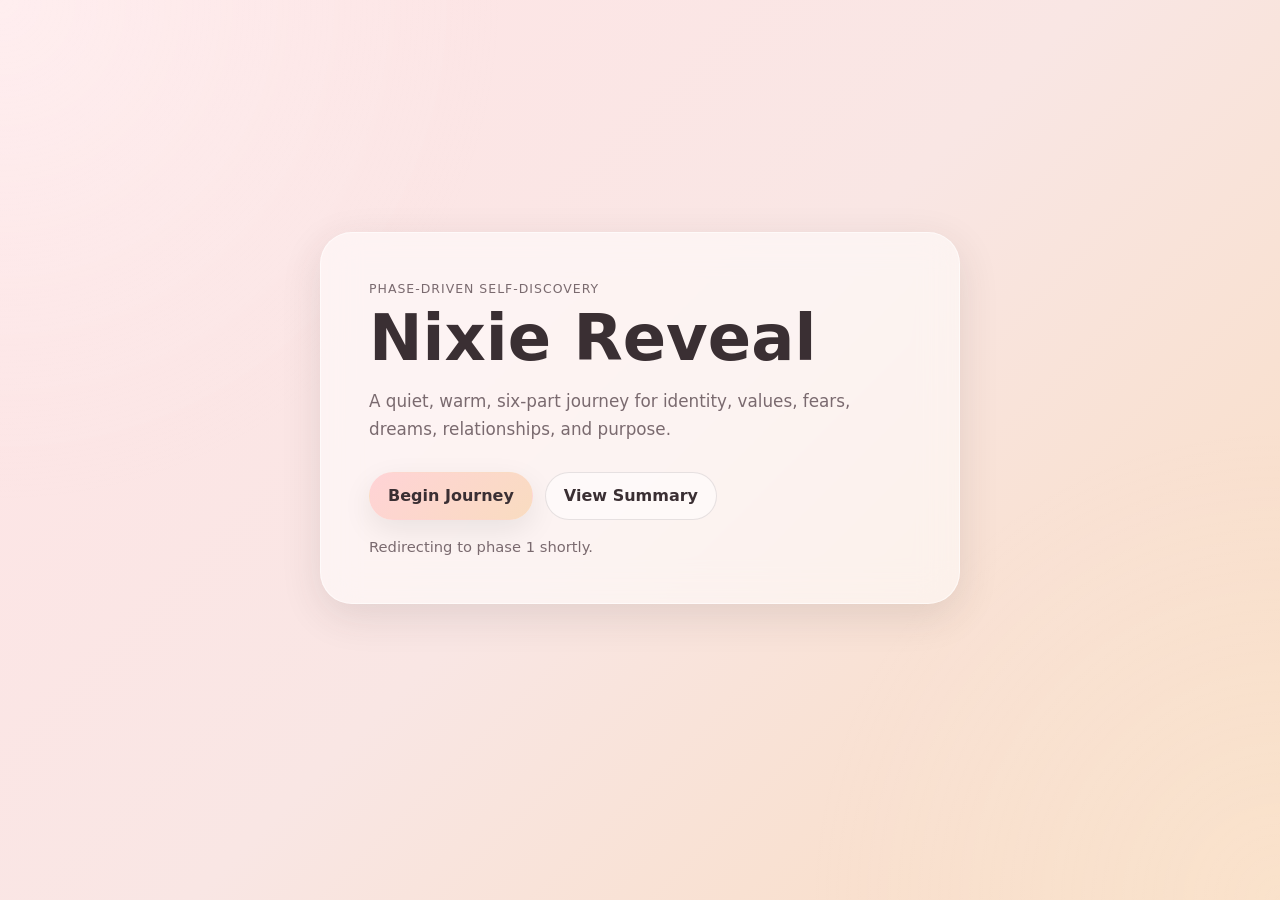
==== index.html @ d52436f9 "feat: create layouts" ====
<!doctype html>
<html lang="en">
  <head>
    <meta charset="utf-8" />
    <meta name="viewport" content="width=device-width, initial-scale=1" />
    <meta
      name="description"
      content="Nixie Reveal — guided self-discovery journey in six phases."
    />
    <title>Nixie Reveal</title>
    <link rel="stylesheet" href="./assets/css/reset.css" />
    <link rel="stylesheet" href="./assets/css/tokens.css" />
    <link rel="stylesheet" href="./assets/css/layout.css" />
    <link rel="stylesheet" href="./assets/css/components.css" />
    <link rel="stylesheet" href="./assets/css/navigation.css" />
    <link rel="stylesheet" href="./assets/css/animations.css" />
  </head>
  <body class="landing-page">
    <main class="landing-shell">
      <section class="landing-card">
        <p class="eyebrow">Phase-driven self-discovery</p>
        <h1>Nixie Reveal</h1>
        <p class="landing-copy">
          A quiet, warm, six-part journey for identity, values, fears, dreams,
          relationships, and purpose.
        </p>
        <div class="landing-actions">
          <a class="button button-primary" href="./phases/phase1.html">Begin Journey</a>
          <a class="button button-secondary" href="./phases/phase6.html">View Summary</a>
        </div>
        <p class="landing-note">
          Redirecting to phase 1 shortly.
        </p>
      </section>
    </main>
    <script>
      const target = "./phases/phase1.html";
      const timer = window.setTimeout(() => {
        window.location.href = target;
      }, 7000);
      document.querySelectorAll("a").forEach((link) => {
        link.addEventListener("click", () => window.clearTimeout(timer), { once: true });
      });
      window.addEventListener("mousemove", () => window.clearTimeout(timer), { once: true });
      window.addEventListener("keydown", () => window.clearTimeout(timer), { once: true });
    </script>
  </body>
</html>
---- assets/css/tokens.css ----
:root {
  --color-primary: #ffd3d6;
  --color-secondary: #f9dcc0;
  --color-accent: #ffb0b5;
  --color-soft-1: #ffe5e7;
  --color-soft-2: #f9e6e4;
  --color-soft-3: #ffc6ca;
  --bg-main: linear-gradient(135deg, #ffe5e7 0%, #f9e6e4 50%, #f9dcc0 100%);
  --text-main: #3a2f33;
  --text-muted: #7a6a6f;
  --border-soft: rgba(58, 47, 51, 0.12);
  --surface: rgba(255, 255, 255, 0.56);
  --surface-strong: rgba(255, 255, 255, 0.74);
  --radius-lg: 24px;
  --radius-md: 16px;
  --radius-sm: 12px;
  --shadow-soft: 0 10px 30px rgba(0, 0, 0, 0.08);
  --shadow-card: 0 12px 40px rgba(58, 47, 51, 0.12);
  --font-sans: Inter, ui-sans-serif, system-ui, -apple-system, BlinkMacSystemFont,
    "Segoe UI", sans-serif;
  --space-1: 4px;
  --space-2: 8px;
  --space-3: 12px;
  --space-4: 16px;
  --space-5: 20px;
  --space-6: 24px;
  --space-8: 32px;
  --space-10: 40px;
  --space-12: 48px;
  --container-width: 1080px;
  --sidebar-width: 290px;
  --transition-fast: 160ms ease;
  --transition-standard: 240ms ease;
}

html,
body {
  min-height: 100%;
}

body {
  font-family: var(--font-sans);
  color: var(--text-main);
  background: var(--bg-main);
}
---- assets/css/layout.css ----
body::before {
  content: "";
  position: fixed;
  inset: 0;
  pointer-events: none;
  background:
    radial-gradient(circle at top left, rgba(255, 255, 255, 0.35), transparent 32%),
    radial-gradient(circle at bottom right, rgba(255, 255, 255, 0.18), transparent 30%);
}

#app {
  position: relative;
  min-height: 100vh;
  display: grid;
  grid-template-columns: var(--sidebar-width) minmax(0, 1fr);
}

.sidebar {
  position: sticky;
  top: 0;
  height: 100vh;
  padding: var(--space-8) var(--space-6);
  background: rgba(255, 255, 255, 0.18);
  border-right: 1px solid rgba(255, 255, 255, 0.4);
  backdrop-filter: blur(16px);
}

.main-content {
  min-width: 0;
  padding: var(--space-8);
}

.container {
  width: min(100%, var(--container-width));
  margin: 0 auto;
}

.phase-shell,
.landing-shell {
  display: grid;
  place-items: center;
  min-height: calc(100vh - 64px);
}

.landing-shell {
  padding: 24px;
}

.landing-card {
  width: min(100%, 640px);
  padding: clamp(28px, 4vw, 48px);
  border: 1px solid rgba(255, 255, 255, 0.55);
  border-radius: 32px;
  background: rgba(255, 255, 255, 0.52);
  box-shadow: var(--shadow-card);
  backdrop-filter: blur(18px);
  text-align: left;
}

.eyebrow {
  margin: 0 0 12px;
  text-transform: uppercase;
  letter-spacing: 0.08em;
  font-size: 0.78rem;
  color: var(--text-muted);
}

.landing-card h1 {
  margin: 0;
  font-size: clamp(2.2rem, 5vw, 4.5rem);
  line-height: 0.95;
}

.landing-copy {
  max-width: 54ch;
  margin: 18px 0 0;
  font-size: 1.05rem;
  line-height: 1.7;
  color: var(--text-muted);
}

.landing-actions {
  display: flex;
  flex-wrap: wrap;
  gap: 12px;
  margin-top: 28px;
}

.landing-note {
  margin: 18px 0 0;
  color: var(--text-muted);
  font-size: 0.92rem;
}

.phase-header {
  display: grid;
  gap: 14px;
  padding: 24px 0 28px;
}

.phase-title-row {
  display: flex;
  flex-wrap: wrap;
  justify-content: space-between;
  align-items: flex-start;
  gap: 16px;
}

.phase-title-row h1,
.summary-header h1 {
  margin: 0;
  font-size: clamp(2rem, 4vw, 3.3rem);
  line-height: 1.02;
}

.phase-subtitle,
.summary-subtitle {
  max-width: 64ch;
  margin: 0;
  color: var(--text-muted);
  line-height: 1.6;
}

.phase-grid {
  display: grid;
  gap: 18px;
}

.summary-grid {
  display: grid;
  gap: 18px;
}

.summary-collection {
  display: grid;
  gap: 18px;
}

.summary-empty {
  padding: 28px;
  border-radius: var(--radius-lg);
  background: var(--surface);
  box-shadow: var(--shadow-soft);
}

@media (max-width: 1023px) {
  #app {
    grid-template-columns: 1fr;
  }

  .sidebar {
    display: none;
  }

  .main-content {
    padding: 20px 16px 92px;
  }
}

@media (max-width: 600px) {
  .landing-shell {
    min-height: calc(100vh - 24px);
  }

  .landing-card {
    border-radius: 24px;
  }

  .phase-title-row {
    flex-direction: column;
  }
}
---- assets/css/components.css ----
.button {
  display: inline-flex;
  align-items: center;
  justify-content: center;
  gap: 10px;
  min-height: 48px;
  padding: 0 18px;
  border: 1px solid transparent;
  border-radius: 999px;
  font-weight: 600;
  cursor: pointer;
  transition: transform var(--transition-fast), box-shadow var(--transition-fast),
    background var(--transition-fast), border-color var(--transition-fast);
  user-select: none;
}

.button:hover {
  transform: translateY(-1px);
}

.button:focus-visible {
  outline: 3px solid rgba(255, 176, 181, 0.35);
  outline-offset: 2px;
}

.button-primary {
  color: #3a2f33;
  background: linear-gradient(135deg, #ffd3d6, #f9dcc0);
  box-shadow: var(--shadow-soft);
}

.button-secondary {
  color: var(--text-main);
  background: rgba(255, 255, 255, 0.52);
  border-color: var(--border-soft);
}

.phase-shell {
  align-items: start;
}

.phase-panel {
  display: grid;
  gap: 24px;
  padding: clamp(22px, 3vw, 32px);
  border-radius: var(--radius-lg);
  background: var(--surface-strong);
  border: 1px solid rgba(255, 255, 255, 0.58);
  box-shadow: var(--shadow-card);
  backdrop-filter: blur(18px);
}

.progress-row {
  display: flex;
  flex-wrap: wrap;
  align-items: center;
  justify-content: space-between;
  gap: 12px;
}

.progress-pill {
  display: inline-flex;
  align-items: center;
  gap: 8px;
  padding: 10px 14px;
  border-radius: 999px;
  background: rgba(255, 255, 255, 0.62);
  color: var(--text-muted);
  font-size: 0.92rem;
}

.progress-bar {
  width: 100%;
  height: 10px;
  border-radius: 999px;
  overflow: hidden;
  background: rgba(58, 47, 51, 0.08);
}

.progress-bar > span {
  display: block;
  height: 100%;
  width: 0;
  border-radius: inherit;
  background: linear-gradient(90deg, #ffb0b5, #f9dcc0);
  transition: width var(--transition-standard);
}

.question-list {
  display: grid;
  gap: 18px;
}

.question-card,
.summary-card {
  padding: 20px;
  border-radius: var(--radius-md);
  background: rgba(255, 255, 255, 0.68);
  border: 1px solid rgba(255, 255, 255, 0.72);
  box-shadow: 0 6px 18px rgba(58, 47, 51, 0.06);
}

.field-label {
  display: flex;
  align-items: center;
  justify-content: space-between;
  gap: 12px;
  margin-bottom: 10px;
  font-weight: 600;
}

.field-label small {
  font-weight: 500;
  color: var(--text-muted);
}

.field-help {
  margin: 0 0 12px;
  color: var(--text-muted);
  font-size: 0.94rem;
}

.field-control {
  width: 100%;
  padding: 14px 15px;
  border-radius: 14px;
  border: 1px solid rgba(58, 47, 51, 0.14);
  background: rgba(255, 255, 255, 0.8);
  color: var(--text-main);
  transition: border-color var(--transition-fast), box-shadow var(--transition-fast),
    background var(--transition-fast);
}

.field-control:focus {
  outline: none;
  border-color: rgba(255, 176, 181, 0.9);
  box-shadow: 0 0 0 4px rgba(255, 176, 181, 0.18);
}

textarea.field-control {
  min-height: 140px;
  resize: vertical;
}

.choice-group {
  display: grid;
  gap: 10px;
}

.choice-item {
  display: flex;
  align-items: flex-start;
  gap: 10px;
  padding: 12px 14px;
  border-radius: 14px;
  background: rgba(255, 255, 255, 0.72);
  border: 1px solid rgba(58, 47, 51, 0.1);
}

.choice-item input {
  margin-top: 4px;
}

.field-status {
  min-height: 20px;
  margin-top: 10px;
  color: #6f7c67;
  font-size: 0.85rem;
  opacity: 0;
  transition: opacity var(--transition-fast);
}

.field-status.is-visible {
  opacity: 1;
}

.phase-actions {
  display: flex;
  flex-wrap: wrap;
  justify-content: space-between;
  gap: 12px;
  padding-top: 6px;
}

.summary-toolbar {
  display: flex;
  flex-wrap: wrap;
  gap: 12px;
}

.summary-card h2,
.summary-empty h2 {
  margin: 0 0 12px;
  font-size: 1.1rem;
}

.summary-item {
  padding: 14px 0;
  border-top: 1px solid rgba(58, 47, 51, 0.08);
}

.summary-item:first-child {
  border-top: 0;
  padding-top: 0;
}

.summary-item h3 {
  margin: 0 0 6px;
  font-size: 0.98rem;
}

.summary-item p {
  margin: 0;
  color: var(--text-muted);
  line-height: 1.6;
  white-space: pre-wrap;
}

.summary-count {
  color: var(--text-muted);
}
---- assets/css/navigation.css ----
.sidebar-nav,
.mobile-nav {
  display: grid;
  gap: 10px;
}

.sidebar-brand {
  display: grid;
  gap: 8px;
  margin-bottom: 24px;
}

.sidebar-brand strong {
  font-size: 1.2rem;
}

.sidebar-brand span {
  color: var(--text-muted);
  line-height: 1.5;
}

.nav-section-title {
  margin: 18px 0 8px;
  color: var(--text-muted);
  font-size: 0.78rem;
  text-transform: uppercase;
  letter-spacing: 0.08em;
}

.nav-link {
  display: flex;
  align-items: center;
  justify-content: space-between;
  gap: 12px;
  padding: 12px 14px;
  border-radius: 14px;
  color: var(--text-main);
  background: rgba(255, 255, 255, 0.36);
  border: 1px solid transparent;
  transition: background var(--transition-fast), transform var(--transition-fast),
    border-color var(--transition-fast);
}

.nav-link:hover {
  transform: translateY(-1px);
  background: rgba(255, 255, 255, 0.54);
}

.nav-link.is-active {
  background: rgba(255, 255, 255, 0.82);
  border-color: rgba(255, 255, 255, 0.82);
  box-shadow: var(--shadow-soft);
}

.nav-link.is-disabled {
  opacity: 0.42;
  pointer-events: none;
}

.nav-meta {
  color: var(--text-muted);
  font-size: 0.85rem;
}

.sidebar-progress {
  margin-top: 18px;
  padding: 16px;
  border-radius: 18px;
  background: rgba(255, 255, 255, 0.32);
}

.sidebar-progress .summary-count {
  display: block;
  margin-bottom: 10px;
}

.sidebar-progress .progress-bar {
  margin-top: 8px;
}

.bottom-nav {
  display: none;
}

@media (max-width: 1023px) {
  .bottom-nav {
    position: fixed;
    inset: auto 0 0;
    display: block;
    padding: 10px 10px max(10px, env(safe-area-inset-bottom));
    background: rgba(255, 255, 255, 0.76);
    border-top: 1px solid rgba(255, 255, 255, 0.75);
    backdrop-filter: blur(18px);
    z-index: 20;
  }

  .mobile-nav {
    grid-template-columns: repeat(4, minmax(0, 1fr));
    gap: 8px;
  }

  .mobile-nav .nav-link {
    justify-content: center;
    font-size: 0.82rem;
    padding: 11px 8px;
  }

  .mobile-nav .nav-meta {
    display: none;
  }
}
---- assets/css/animations.css ----
.fade-in-up {
  animation: fade-in-up 420ms ease both;
}

@keyframes fade-in-up {
  from {
    opacity: 0;
    transform: translateY(12px);
  }
  to {
    opacity: 1;
    transform: translateY(0);
  }
}
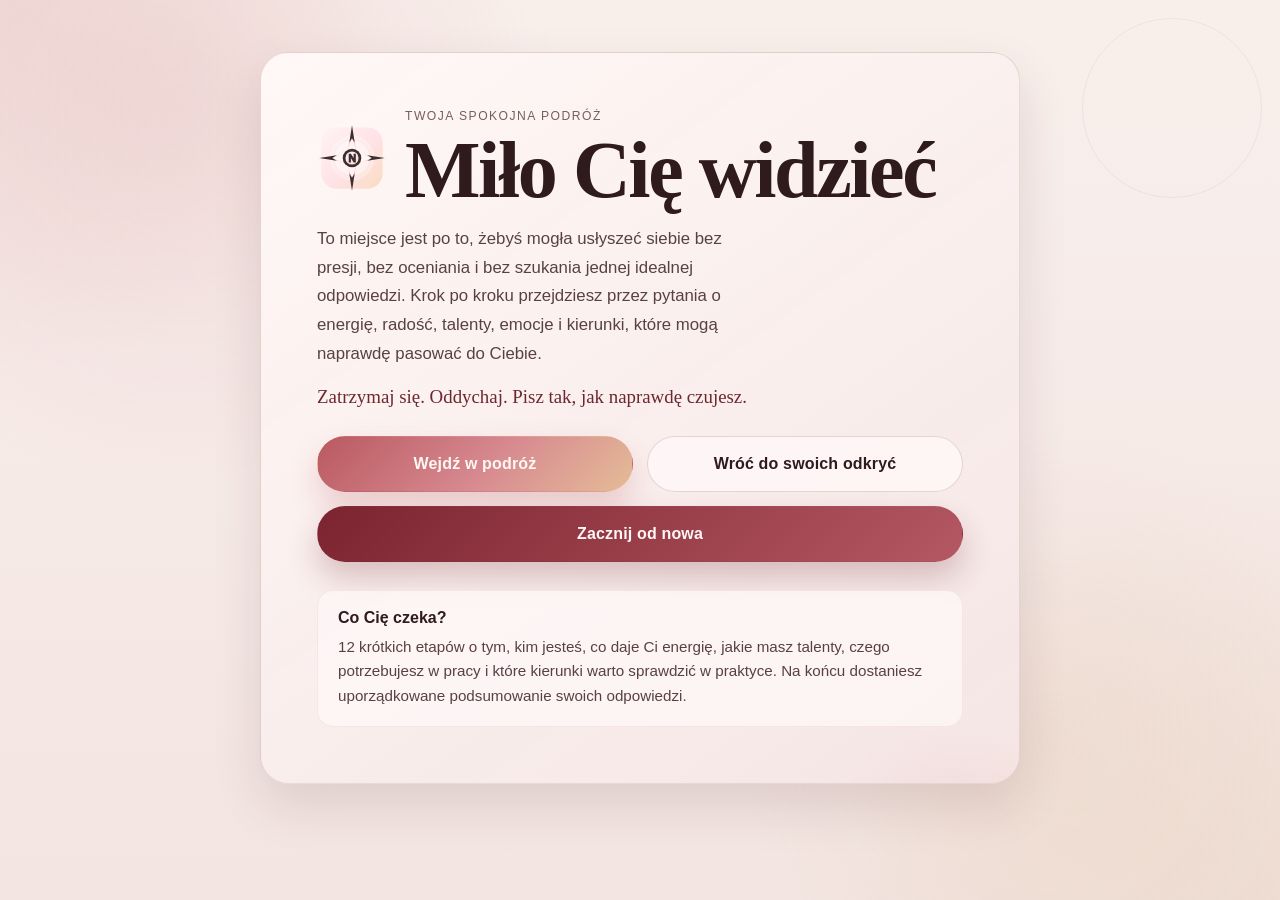
==== commit 57c24bb7: "feat: create content" ====
--- a/index.html
+++ b/index.html
@@ -1,13 +1,13 @@
 <!doctype html>
-<html lang="en">
+<html lang="pl">
   <head>
     <meta charset="utf-8" />
     <meta name="viewport" content="width=device-width, initial-scale=1" />
     <meta
       name="description"
-      content="Nixie Reveal — guided self-discovery journey in six phases."
+      content="Nixie Discovery — spokojna podróż przez to, co daje energię, sens i poczucie bycia sobą."
     />
-    <title>Nixie Reveal</title>
+    <title>Nixie Discovery</title>
     <link rel="stylesheet" href="./assets/css/reset.css" />
     <link rel="stylesheet" href="./assets/css/tokens.css" />
     <link rel="stylesheet" href="./assets/css/layout.css" />
@@ -18,31 +18,48 @@
   <body class="landing-page">
     <main class="landing-shell">
       <section class="landing-card">
-        <p class="eyebrow">Phase-driven self-discovery</p>
-        <h1>Nixie Reveal</h1>
-        <p class="landing-copy">
-          A quiet, warm, six-part journey for identity, values, fears, dreams,
-          relationships, and purpose.
-        </p>
+        <div class="landing-hero">
+          <div class="brand-mark">
+            <img src="./assets/logo.svg" alt="" aria-hidden="true" />
+            <div>
+              <p class="eyebrow">Twoja spokojna podróż</p>
+              <h1>Miło Cię widzieć</h1>
+            </div>
+          </div>
+          <p class="landing-copy">
+            To miejsce jest po to, żebyś mogła usłyszeć siebie bez presji,
+            bez oceniania i bez szukania jednej idealnej odpowiedzi. Krok po kroku
+            przejdziesz przez pytania o energię, radość, talenty, emocje i kierunki,
+            które mogą naprawdę pasować do Ciebie.
+          </p>
+          <p class="landing-note">
+            Zatrzymaj się. Oddychaj. Pisz tak, jak naprawdę czujesz.
+          </p>
+        </div>
         <div class="landing-actions">
-          <a class="button button-primary" href="./phases/phase1.html">Begin Journey</a>
-          <a class="button button-secondary" href="./phases/phase6.html">View Summary</a>
+          <a class="button button-primary button-hero button-hero-primary" href="./phases/onboarding.html">Wejdź w podróż</a>
+          <a class="button button-secondary button-hero" href="./summary.html">Wróć do swoich odkryć</a>
+          <button class="button button-danger button-hero" type="button" id="clear-app">Zacznij od nowa</button>
         </div>
-        <p class="landing-note">
-          Redirecting to phase 1 shortly.
-        </p>
+        <div class="landing-course">
+          <strong>Co Cię czeka?</strong>
+          <p>
+            12 krótkich etapów o tym, kim jesteś, co daje Ci energię, jakie masz talenty,
+            czego potrzebujesz w pracy i które kierunki warto sprawdzić w praktyce.
+            Na końcu dostaniesz uporządkowane podsumowanie swoich odpowiedzi.
+          </p>
+        </div>
       </section>
     </main>
     <script>
-      const target = "./phases/phase1.html";
-      const timer = window.setTimeout(() => {
-        window.location.href = target;
-      }, 7000);
-      document.querySelectorAll("a").forEach((link) => {
-        link.addEventListener("click", () => window.clearTimeout(timer), { once: true });
+      const KEY = "nixie_answers";
+      const clearAppButton = document.getElementById("clear-app");
+      clearAppButton?.addEventListener("click", () => {
+        const confirmed = window.confirm("Czy na pewno chcesz usunąć swoje odpowiedzi i zacząć od nowa?");
+        if (!confirmed) return;
+        localStorage.removeItem(KEY);
+        window.location.reload();
       });
-      window.addEventListener("mousemove", () => window.clearTimeout(timer), { once: true });
-      window.addEventListener("keydown", () => window.clearTimeout(timer), { once: true });
     </script>
   </body>
 </html>
--- a/assets/css/tokens.css
+++ b/assets/css/tokens.css
@@ -1,23 +1,50 @@
 :root {
-  --color-primary: #ffd3d6;
-  --color-secondary: #f9dcc0;
-  --color-accent: #ffb0b5;
-  --color-soft-1: #ffe5e7;
-  --color-soft-2: #f9e6e4;
-  --color-soft-3: #ffc6ca;
-  --bg-main: linear-gradient(135deg, #ffe5e7 0%, #f9e6e4 50%, #f9dcc0 100%);
-  --text-main: #3a2f33;
-  --text-muted: #7a6a6f;
-  --border-soft: rgba(58, 47, 51, 0.12);
-  --surface: rgba(255, 255, 255, 0.56);
-  --surface-strong: rgba(255, 255, 255, 0.74);
-  --radius-lg: 24px;
+  --color-cream: #f7ece7;
+  --color-ivory: #fff8f5;
+  --color-blush: #f2d8d8;
+  --color-rose: #d28a8f;
+  --color-red: #ba5960;
+  --color-burgundy: #6d2730;
+  --color-espresso: #2f1a1e;
+  --color-gold: #d7b48b;
+
+  --bg-main:
+    radial-gradient(circle at top left, rgba(210, 138, 143, 0.18), transparent 24%),
+    radial-gradient(circle at bottom right, rgba(215, 180, 139, 0.16), transparent 28%),
+    linear-gradient(180deg, #f8efeb 0%, #f6eae7 52%, #f3e5e1 100%);
+  --bg-panel: rgba(255, 247, 245, 0.98);
+  --bg-panel-strong: #fff8f6;
+  --bg-editorial: linear-gradient(145deg, rgba(255, 248, 246, 1), rgba(244, 229, 228, 0.98));
+  --bg-input: rgba(255, 252, 251, 0.96);
+  --bg-muted: rgba(109, 39, 48, 0.055);
+
+  --text-main: #2f1a1e;
+  --text-subtle: #594143;
+  --text-soft: #785d5f;
+  --text-on-accent: #fff7f3;
+
+  --border-soft: rgba(109, 39, 48, 0.16);
+  --border-strong: rgba(109, 39, 48, 0.28);
+  --border-accent: rgba(186, 89, 96, 0.38);
+
+  --accent-primary: linear-gradient(135deg, #ba5960 0%, #d78990 54%, #e5bc97 100%);
+  --accent-secondary: linear-gradient(135deg, rgba(242, 216, 216, 0.52), rgba(215, 180, 139, 0.2));
+  --accent-danger: linear-gradient(135deg, #7b2430 0%, #b45863 100%);
+  --focus-ring: rgba(186, 89, 96, 0.2);
+
+  --radius-xl: 28px;
+  --radius-lg: 22px;
   --radius-md: 16px;
   --radius-sm: 12px;
-  --shadow-soft: 0 10px 30px rgba(0, 0, 0, 0.08);
-  --shadow-card: 0 12px 40px rgba(58, 47, 51, 0.12);
-  --font-sans: Inter, ui-sans-serif, system-ui, -apple-system, BlinkMacSystemFont,
-    "Segoe UI", sans-serif;
+  --radius-pill: 999px;
+
+  --shadow-card: 0 22px 50px rgba(63, 26, 31, 0.12);
+  --shadow-soft: 0 10px 28px rgba(63, 26, 31, 0.08);
+  --shadow-focus: 0 0 0 4px rgba(184, 75, 76, 0.14);
+
+  --font-display: "Iowan Old Style", "Palatino Linotype", "Book Antiqua", Georgia, serif;
+  --font-sans: "Avenir Next", "Segoe UI", "Helvetica Neue", Arial, sans-serif;
+
   --space-1: 4px;
   --space-2: 8px;
   --space-3: 12px;
@@ -27,8 +54,10 @@
   --space-8: 32px;
   --space-10: 40px;
   --space-12: 48px;
-  --container-width: 1080px;
-  --sidebar-width: 290px;
+  --space-16: 64px;
+
+  --container-width: 1140px;
+  --sidebar-width: 320px;
   --transition-fast: 160ms ease;
   --transition-standard: 240ms ease;
 }
--- a/assets/css/layout.css
+++ b/assets/css/layout.css
@@ -1,15 +1,31 @@
-body::before {
+body::before,
+body::after {
   content: "";
   position: fixed;
+  pointer-events: none;
+  z-index: 0;
+}
+
+body::before {
   inset: 0;
-  pointer-events: none;
   background:
-    radial-gradient(circle at top left, rgba(255, 255, 255, 0.35), transparent 32%),
-    radial-gradient(circle at bottom right, rgba(255, 255, 255, 0.18), transparent 30%);
+    radial-gradient(circle at 14% 12%, rgba(210, 138, 143, 0.16), transparent 28%),
+    radial-gradient(circle at 82% 82%, rgba(215, 180, 139, 0.14), transparent 24%);
+}
+
+body::after {
+  top: 18px;
+  right: 18px;
+  width: 180px;
+  height: 180px;
+  border-radius: 50%;
+  border: 1px solid rgba(109, 39, 48, 0.08);
+  opacity: 0.75;
 }
 
 #app {
   position: relative;
+  z-index: 1;
   min-height: 100vh;
   display: grid;
   grid-template-columns: var(--sidebar-width) minmax(0, 1fr);
@@ -18,16 +34,18 @@
 .sidebar {
   position: sticky;
   top: 0;
-  height: 100vh;
+  height: 100dvh;
   padding: var(--space-8) var(--space-6);
-  background: rgba(255, 255, 255, 0.18);
-  border-right: 1px solid rgba(255, 255, 255, 0.4);
-  backdrop-filter: blur(16px);
+  background: linear-gradient(180deg, rgba(255, 246, 245, 0.94), rgba(247, 236, 233, 0.9));
+  border-right: 1px solid var(--border-soft);
+  overflow-y: auto;
+  overscroll-behavior: contain;
+  scrollbar-gutter: stable;
 }
 
 .main-content {
   min-width: 0;
-  padding: var(--space-8);
+  padding: var(--space-10) var(--space-8) var(--space-12);
 }
 
 .container {
@@ -37,65 +55,126 @@
 
 .phase-shell,
 .landing-shell {
+  min-height: calc(100vh - 64px);
+}
+
+.landing-shell {
   display: grid;
   place-items: center;
-  min-height: calc(100vh - 64px);
-}
-
-.landing-shell {
-  padding: 24px;
+  padding: 28px;
 }
 
 .landing-card {
-  width: min(100%, 640px);
-  padding: clamp(28px, 4vw, 48px);
-  border: 1px solid rgba(255, 255, 255, 0.55);
-  border-radius: 32px;
-  background: rgba(255, 255, 255, 0.52);
+  position: relative;
+  overflow: hidden;
+  width: min(100%, 760px);
+  padding: clamp(28px, 5vw, 56px);
+  border-radius: var(--radius-xl);
+  background: var(--bg-editorial);
+  border: 1px solid rgba(109, 39, 48, 0.14);
   box-shadow: var(--shadow-card);
-  backdrop-filter: blur(18px);
-  text-align: left;
+  display: grid;
+  gap: 28px;
+}
+
+.landing-card::before {
+  content: "";
+  position: absolute;
+  inset: auto -8% -28% auto;
+  width: 260px;
+  height: 260px;
+  border-radius: 50%;
+  background: radial-gradient(circle, rgba(210, 138, 143, 0.18), transparent 72%);
+}
+
+.landing-hero {
+  position: relative;
+  display: grid;
+  gap: 18px;
 }
 
 .eyebrow {
-  margin: 0 0 12px;
+  margin: 0 0 10px;
   text-transform: uppercase;
-  letter-spacing: 0.08em;
-  font-size: 0.78rem;
-  color: var(--text-muted);
+  letter-spacing: 0.12em;
+  font-size: 0.76rem;
+  color: var(--text-soft);
+}
+
+.brand-mark {
+  display: flex;
+  align-items: center;
+  gap: 18px;
+}
+
+.brand-mark img {
+  width: 70px;
+  height: 70px;
+  flex: 0 0 auto;
+}
+
+.landing-card h1,
+.phase-title-row h1,
+.summary-header h1 {
+  font-family: var(--font-display);
+  letter-spacing: -0.03em;
 }
 
 .landing-card h1 {
   margin: 0;
-  font-size: clamp(2.2rem, 5vw, 4.5rem);
-  line-height: 0.95;
+  font-size: clamp(2.8rem, 7vw, 5rem);
+  line-height: 0.93;
 }
 
 .landing-copy {
-  max-width: 54ch;
-  margin: 18px 0 0;
+  max-width: 48ch;
+  margin: 0;
   font-size: 1.05rem;
   line-height: 1.7;
-  color: var(--text-muted);
+  color: var(--text-subtle);
+}
+
+.landing-note {
+  margin: 0;
+  color: var(--color-burgundy);
+  font-family: var(--font-display);
+  font-size: 1.18rem;
 }
 
 .landing-actions {
-  display: flex;
-  flex-wrap: wrap;
-  gap: 12px;
-  margin-top: 28px;
-}
-
-.landing-note {
-  margin: 18px 0 0;
-  color: var(--text-muted);
-  font-size: 0.92rem;
+  display: grid;
+  grid-template-columns: repeat(2, minmax(0, 1fr));
+  gap: 14px;
+}
+
+.landing-actions .button-hero:last-child {
+  grid-column: 1 / -1;
+}
+
+.landing-course {
+  padding: 18px 20px;
+  border-radius: var(--radius-md);
+  background: rgba(255, 249, 248, 0.72);
+  border: 1px solid rgba(186, 89, 96, 0.1);
+}
+
+.landing-course strong {
+  display: block;
+  margin-bottom: 8px;
+  font-size: 1rem;
+}
+
+.landing-course p {
+  margin: 0;
+  color: var(--text-subtle);
+  line-height: 1.6;
+  font-size: 0.95rem;
 }
 
 .phase-header {
   display: grid;
-  gap: 14px;
-  padding: 24px 0 28px;
+  gap: 16px;
+  padding: 4px 0 12px;
 }
 
 .phase-title-row {
@@ -103,43 +182,41 @@
   flex-wrap: wrap;
   justify-content: space-between;
   align-items: flex-start;
-  gap: 16px;
+  gap: 20px;
 }
 
 .phase-title-row h1,
 .summary-header h1 {
   margin: 0;
-  font-size: clamp(2rem, 4vw, 3.3rem);
-  line-height: 1.02;
+  font-size: clamp(2.5rem, 5vw, 4rem);
+  line-height: 0.94;
 }
 
 .phase-subtitle,
 .summary-subtitle {
-  max-width: 64ch;
-  margin: 0;
-  color: var(--text-muted);
-  line-height: 1.6;
-}
-
-.phase-grid {
+  max-width: 62ch;
+  margin: 0;
+  color: var(--text-subtle);
+  line-height: 1.7;
+  font-size: 1rem;
+}
+
+.phase-grid,
+.summary-grid,
+.summary-collection {
   display: grid;
   gap: 18px;
 }
 
 .summary-grid {
-  display: grid;
-  gap: 18px;
-}
-
-.summary-collection {
-  display: grid;
-  gap: 18px;
+  grid-template-columns: repeat(2, minmax(0, 1fr));
+  align-items: start;
 }
 
 .summary-empty {
   padding: 28px;
   border-radius: var(--radius-lg);
-  background: var(--surface);
+  background: var(--bg-panel);
   box-shadow: var(--shadow-soft);
 }
 
@@ -153,17 +230,25 @@
   }
 
   .main-content {
-    padding: 20px 16px 92px;
-  }
-}
-
-@media (max-width: 600px) {
-  .landing-shell {
-    min-height: calc(100vh - 24px);
-  }
-
+    padding: 24px 16px 112px;
+  }
+
+  .summary-grid {
+    grid-template-columns: 1fr;
+  }
+}
+
+@media (max-width: 720px) {
   .landing-card {
-    border-radius: 24px;
+    gap: 22px;
+  }
+
+  .landing-actions {
+    grid-template-columns: 1fr;
+  }
+
+  .landing-actions .button-hero:last-child {
+    grid-column: auto;
   }
 
   .phase-title-row {
--- a/assets/css/components.css
+++ b/assets/css/components.css
@@ -1,3 +1,15 @@
+.sr-only {
+  position: absolute;
+  width: 1px;
+  height: 1px;
+  padding: 0;
+  margin: -1px;
+  overflow: hidden;
+  clip: rect(0, 0, 0, 0);
+  white-space: nowrap;
+  border: 0;
+}
+
 .button {
   display: inline-flex;
   align-items: center;
@@ -6,11 +18,12 @@
   min-height: 48px;
   padding: 0 18px;
   border: 1px solid transparent;
-  border-radius: 999px;
-  font-weight: 600;
+  border-radius: var(--radius-pill);
+  font-weight: 700;
+  letter-spacing: 0.01em;
   cursor: pointer;
   transition: transform var(--transition-fast), box-shadow var(--transition-fast),
-    background var(--transition-fast), border-color var(--transition-fast);
+    background var(--transition-fast), border-color var(--transition-fast), color var(--transition-fast);
   user-select: none;
 }
 
@@ -19,20 +32,44 @@
 }
 
 .button:focus-visible {
-  outline: 3px solid rgba(255, 176, 181, 0.35);
-  outline-offset: 2px;
+  outline: none;
+  box-shadow: var(--shadow-focus), var(--shadow-soft);
 }
 
 .button-primary {
-  color: #3a2f33;
-  background: linear-gradient(135deg, #ffd3d6, #f9dcc0);
-  box-shadow: var(--shadow-soft);
+  color: var(--text-on-accent);
+  background: var(--accent-primary);
+  box-shadow: 0 16px 30px rgba(186, 89, 96, 0.24);
 }
 
 .button-secondary {
   color: var(--text-main);
-  background: rgba(255, 255, 255, 0.52);
+  background: rgba(255, 248, 248, 0.88);
   border-color: var(--border-soft);
+}
+
+.button-danger {
+  color: var(--text-on-accent);
+  background: var(--accent-danger);
+  box-shadow: 0 16px 30px rgba(109, 39, 48, 0.24);
+}
+
+.button:disabled,
+.button.is-disabled,
+.button[aria-disabled="true"] {
+  opacity: 0.45;
+  pointer-events: none;
+  box-shadow: none;
+}
+
+.button-compact {
+  min-height: 40px;
+  padding: 0 14px;
+}
+
+.button-hero {
+  min-height: 56px;
+  padding: 0 22px;
 }
 
 .phase-shell {
@@ -42,39 +79,31 @@
 .phase-panel {
   display: grid;
   gap: 24px;
-  padding: clamp(22px, 3vw, 32px);
-  border-radius: var(--radius-lg);
-  background: var(--surface-strong);
-  border: 1px solid rgba(255, 255, 255, 0.58);
+  padding: clamp(24px, 3vw, 34px);
+  border-radius: var(--radius-xl);
+  background: var(--bg-panel-strong);
+  border: 1px solid rgba(109, 39, 48, 0.12);
   box-shadow: var(--shadow-card);
-  backdrop-filter: blur(18px);
-}
-
-.progress-row {
-  display: flex;
-  flex-wrap: wrap;
-  align-items: center;
-  justify-content: space-between;
-  gap: 12px;
 }
 
 .progress-pill {
   display: inline-flex;
   align-items: center;
   gap: 8px;
-  padding: 10px 14px;
-  border-radius: 999px;
-  background: rgba(255, 255, 255, 0.62);
-  color: var(--text-muted);
+  padding: 10px 16px;
+  border-radius: var(--radius-pill);
+  background: rgba(109, 39, 48, 0.06);
+  color: var(--text-subtle);
   font-size: 0.92rem;
+  font-weight: 600;
 }
 
 .progress-bar {
   width: 100%;
   height: 10px;
-  border-radius: 999px;
+  border-radius: var(--radius-pill);
   overflow: hidden;
-  background: rgba(58, 47, 51, 0.08);
+  background: rgba(109, 39, 48, 0.1);
 }
 
 .progress-bar > span {
@@ -82,7 +111,7 @@
   height: 100%;
   width: 0;
   border-radius: inherit;
-  background: linear-gradient(90deg, #ffb0b5, #f9dcc0);
+  background: var(--accent-primary);
   transition: width var(--transition-standard);
 }
 
@@ -93,110 +122,410 @@
 
 .question-card,
 .summary-card {
-  padding: 20px;
+  position: relative;
+  padding: 24px;
+  border-radius: var(--radius-lg);
+  border: 1px solid rgba(109, 39, 48, 0.12);
+  box-shadow: var(--shadow-soft);
+}
+
+.question-card {
+  background: var(--bg-panel-strong);
+}
+
+.info-card {
+  background: linear-gradient(145deg, rgba(255, 245, 245, 0.97), rgba(246, 233, 229, 0.95));
+}
+
+.summary-card {
+  background: rgba(255, 250, 249, 0.86);
+}
+
+.summary-hero-card {
+  display: grid;
+  grid-template-columns: minmax(0, 1.25fr) minmax(280px, 0.75fr);
+  gap: 24px;
+  padding: clamp(24px, 4vw, 36px);
+  border-radius: var(--radius-xl);
+  background: var(--bg-editorial);
+  border: 1px solid rgba(109, 39, 48, 0.14);
+  box-shadow: var(--shadow-card);
+}
+
+.summary-kicker,
+.card-kicker {
+  display: inline-block;
+  margin-bottom: 10px;
+  text-transform: uppercase;
+  letter-spacing: 0.12em;
+  font-size: 0.74rem;
+  color: var(--text-soft);
+}
+
+.summary-hero-copy h2,
+.summary-card h2,
+.summary-empty h2 {
+  margin: 0 0 12px;
+  font-family: var(--font-display);
+  font-size: clamp(1.4rem, 3vw, 2rem);
+  line-height: 1.02;
+}
+
+.summary-hero-copy p,
+.summary-card p,
+.summary-empty p {
+  margin: 0;
+  color: var(--text-subtle);
+  line-height: 1.65;
+}
+
+.summary-hero-actions {
+  display: grid;
+  gap: 12px;
+  align-content: start;
+}
+
+.summary-screen .summary-grid {
+  margin-top: 4px;
+}
+
+.summary-progress-card {
+  background: linear-gradient(160deg, rgba(255, 247, 246, 0.98), rgba(245, 232, 229, 0.94));
+}
+
+.summary-stats {
+  display: grid;
+  grid-template-columns: repeat(3, minmax(0, 1fr));
+  gap: 12px;
+  margin-bottom: 18px;
+}
+
+.summary-stats div {
+  padding: 16px;
   border-radius: var(--radius-md);
-  background: rgba(255, 255, 255, 0.68);
-  border: 1px solid rgba(255, 255, 255, 0.72);
-  box-shadow: 0 6px 18px rgba(58, 47, 51, 0.06);
+  background: rgba(255, 250, 250, 0.82);
+  border: 1px solid rgba(186, 89, 96, 0.08);
+}
+
+.summary-stats strong {
+  display: block;
+  margin-bottom: 6px;
+  font-size: 1.4rem;
+  font-family: var(--font-display);
+}
+
+.summary-stats span,
+.summary-item small {
+  color: var(--text-soft);
+}
+
+.summary-empty-state,
+.summary-recent-card,
+.final-card {
+  min-height: 100%;
+}
+
+.question-card.is-required-missing {
+  outline: 3px solid rgba(184, 75, 76, 0.22);
+  outline-offset: 4px;
 }
 
 .field-label {
+  display: flex;
+  align-items: baseline;
+  justify-content: space-between;
+  gap: 12px;
+  margin-bottom: 12px;
+  padding-right: 54px;
+}
+
+.field-label-text,
+.field-label > span {
+  font-size: 1rem;
+  font-weight: 700;
+  line-height: 1.35;
+}
+
+.field-label small {
+  color: var(--text-soft);
+  font-weight: 600;
+  font-size: 0.8rem;
+  text-transform: uppercase;
+  letter-spacing: 0.08em;
+}
+
+.field-help {
+  margin: 0 0 14px;
+  color: var(--text-subtle);
+  font-size: 0.96rem;
+  line-height: 1.65;
+}
+
+.field-control {
+  width: 100%;
+  min-height: 54px;
+  padding: 14px 16px;
+  border-radius: var(--radius-md);
+  border: 1px solid rgba(109, 39, 48, 0.16);
+  background: var(--bg-input);
+  color: var(--text-main);
+  transition: border-color var(--transition-fast), box-shadow var(--transition-fast),
+    background var(--transition-fast);
+}
+
+.field-control:hover {
+  border-color: rgba(109, 39, 48, 0.26);
+}
+
+.field-control:focus,
+.field-control:focus-visible {
+  outline: none;
+  border-color: var(--color-red);
+  box-shadow: var(--shadow-focus);
+}
+
+textarea.field-control,
+.prompt-output {
+  min-height: 180px;
+  resize: vertical;
+}
+
+select.field-control {
+  appearance: none;
+  -webkit-appearance: none;
+  -moz-appearance: none;
+  background-image:
+    linear-gradient(45deg, transparent 50%, var(--color-burgundy) 50%),
+    linear-gradient(135deg, var(--color-burgundy) 50%, transparent 50%);
+  background-position:
+    calc(100% - 22px) calc(50% - 3px),
+    calc(100% - 16px) calc(50% - 3px);
+  background-size: 6px 6px, 6px 6px;
+  background-repeat: no-repeat;
+  padding-right: 44px;
+}
+
+.choice-fieldset {
+  margin: 0;
+  padding: 0;
+  border: 0;
+}
+
+.choice-group {
+  display: grid;
+  gap: 10px;
+}
+
+.choice-item {
+  display: flex;
+  align-items: flex-start;
+  gap: 12px;
+  padding: 14px 16px;
+  border-radius: var(--radius-md);
+  background: rgba(255, 250, 249, 0.88);
+  border: 1px solid rgba(109, 39, 48, 0.12);
+  transition: border-color var(--transition-fast), background var(--transition-fast),
+    box-shadow var(--transition-fast), transform var(--transition-fast);
+}
+
+.choice-item:hover {
+  transform: translateY(-1px);
+  border-color: rgba(184, 75, 76, 0.34);
+}
+
+.choice-item:focus-within {
+  border-color: var(--color-red);
+  box-shadow: var(--shadow-focus);
+}
+
+.choice-item input {
+  appearance: none;
+  width: 20px;
+  height: 20px;
+  margin-top: 1px;
+  flex: 0 0 auto;
+  border: 1.5px solid rgba(109, 39, 48, 0.34);
+  background: rgba(255, 255, 255, 0.96);
+  box-shadow: inset 0 0 0 2px rgba(255, 255, 255, 0.96);
+  transition: transform var(--transition-fast), background var(--transition-fast),
+    border-color var(--transition-fast), box-shadow var(--transition-fast);
+}
+
+.choice-item input[type="radio"] {
+  border-radius: 999px;
+}
+
+.choice-item input[type="checkbox"] {
+  border-radius: 7px;
+}
+
+.choice-item input:checked {
+  border-color: var(--color-red);
+  background: linear-gradient(135deg, #d36d62, #e0b37f);
+}
+
+.choice-item input[type="checkbox"]:checked {
+  box-shadow: inset 0 0 0 3px rgba(255, 255, 255, 0.94);
+}
+
+.choice-item input[type="radio"]:checked {
+  box-shadow: inset 0 0 0 5px rgba(255, 255, 255, 0.94);
+}
+
+.choice-item[data-selected="true"] {
+  border-color: rgba(186, 89, 96, 0.42);
+  background: linear-gradient(180deg, rgba(255, 247, 246, 0.99), rgba(247, 234, 232, 0.97));
+  box-shadow: 0 12px 24px rgba(109, 39, 48, 0.08);
+}
+
+.choice-item span {
+  line-height: 1.5;
+}
+
+.field-status {
+  min-height: 20px;
+  margin-top: 10px;
+  color: var(--text-soft);
+  font-size: 0.82rem;
+  opacity: 0;
+  transition: opacity var(--transition-fast);
+}
+
+.field-status.is-visible {
+  opacity: 1;
+}
+
+.copy-button {
+  position: absolute;
+  top: 18px;
+  right: 18px;
+  display: grid;
+  place-items: center;
+  width: 40px;
+  height: 40px;
+  padding: 0;
+  border: 1px solid rgba(109, 39, 48, 0.08);
+  border-radius: 50%;
+  background: rgba(255, 249, 249, 0.86);
+  color: var(--color-red);
+  cursor: pointer;
+  transition: transform var(--transition-fast), background var(--transition-fast),
+    border-color var(--transition-fast), color var(--transition-fast);
+}
+
+.copy-button:hover {
+  transform: translateY(-1px);
+  border-color: rgba(184, 75, 76, 0.24);
+  background: rgba(255, 255, 255, 0.96);
+}
+
+.copy-button:focus-visible {
+  outline: none;
+  box-shadow: var(--shadow-focus);
+}
+
+.copy-button.is-copied {
+  color: var(--color-burgundy);
+}
+
+.copy-hint {
+  position: absolute;
+  top: 18px;
+  right: 66px;
+  padding: 8px 12px;
+  border-radius: var(--radius-pill);
+  background: rgba(255, 248, 248, 0.96);
+  border: 1px solid rgba(184, 75, 76, 0.18);
+  color: var(--color-red);
+  font-size: 0.8rem;
+  font-weight: 700;
+  box-shadow: var(--shadow-soft);
+  transition: opacity 180ms ease, transform 180ms ease;
+}
+
+.copy-hint.is-hidden {
+  opacity: 0;
+  transform: translateX(4px);
+}
+
+.copy-icon {
+  width: 16px;
+  height: 16px;
+  fill: currentColor;
+}
+
+.rating-control {
+  display: grid;
+  gap: 12px;
+}
+
+.rating-range {
+  padding: 8px 0;
+  accent-color: var(--color-red);
+}
+
+.rating-scale {
   display: flex;
   align-items: center;
   justify-content: space-between;
-  gap: 12px;
-  margin-bottom: 10px;
-  font-weight: 600;
-}
-
-.field-label small {
-  font-weight: 500;
-  color: var(--text-muted);
-}
-
-.field-help {
-  margin: 0 0 12px;
-  color: var(--text-muted);
-  font-size: 0.94rem;
-}
-
-.field-control {
-  width: 100%;
-  padding: 14px 15px;
-  border-radius: 14px;
-  border: 1px solid rgba(58, 47, 51, 0.14);
-  background: rgba(255, 255, 255, 0.8);
+  color: var(--text-soft);
+  font-size: 0.92rem;
+}
+
+.rating-scale strong {
+  display: inline-grid;
+  place-items: center;
+  min-width: 46px;
+  min-height: 36px;
+  border-radius: var(--radius-pill);
+  background: rgba(255, 255, 255, 0.9);
   color: var(--text-main);
-  transition: border-color var(--transition-fast), box-shadow var(--transition-fast),
-    background var(--transition-fast);
-}
-
-.field-control:focus {
-  outline: none;
-  border-color: rgba(255, 176, 181, 0.9);
-  box-shadow: 0 0 0 4px rgba(255, 176, 181, 0.18);
-}
-
-textarea.field-control {
-  min-height: 140px;
-  resize: vertical;
-}
-
-.choice-group {
-  display: grid;
-  gap: 10px;
-}
-
-.choice-item {
-  display: flex;
-  align-items: flex-start;
-  gap: 10px;
-  padding: 12px 14px;
-  border-radius: 14px;
-  background: rgba(255, 255, 255, 0.72);
-  border: 1px solid rgba(58, 47, 51, 0.1);
-}
-
-.choice-item input {
-  margin-top: 4px;
-}
-
-.field-status {
-  min-height: 20px;
-  margin-top: 10px;
-  color: #6f7c67;
-  font-size: 0.85rem;
-  opacity: 0;
-  transition: opacity var(--transition-fast);
-}
-
-.field-status.is-visible {
-  opacity: 1;
-}
-
-.phase-actions {
-  display: flex;
-  flex-wrap: wrap;
-  justify-content: space-between;
-  gap: 12px;
-  padding-top: 6px;
-}
-
+}
+
+.phase-actions,
 .summary-toolbar {
   display: flex;
   flex-wrap: wrap;
   gap: 12px;
 }
 
-.summary-card h2,
-.summary-empty h2 {
-  margin: 0 0 12px;
-  font-size: 1.1rem;
+.generated-section {
+  display: grid;
+  gap: 18px;
+}
+
+.report-box {
+  margin: 0;
+  white-space: pre-wrap;
+  font-family: var(--font-sans);
+  line-height: 1.65;
+  color: var(--text-subtle);
+}
+
+.summary-detail {
+  margin-top: 14px;
+}
+
+.summary-detail summary {
+  cursor: pointer;
+  font-weight: 700;
+  color: var(--text-main);
+}
+
+.summary-detail[open] summary {
+  margin-bottom: 14px;
+}
+
+.card-header {
+  display: flex;
+  justify-content: space-between;
+  gap: 16px;
+  align-items: flex-start;
 }
 
 .summary-item {
   padding: 14px 0;
-  border-top: 1px solid rgba(58, 47, 51, 0.08);
+  border-top: 1px solid rgba(109, 39, 48, 0.1);
 }
 
 .summary-item:first-child {
@@ -210,12 +539,67 @@
 }
 
 .summary-item p {
-  margin: 0;
-  color: var(--text-muted);
+  margin: 0 0 6px;
+  color: var(--text-subtle);
   line-height: 1.6;
   white-space: pre-wrap;
 }
 
+.summary-empty-copy,
+.soft-warning {
+  color: var(--text-soft);
+  line-height: 1.6;
+}
+
 .summary-count {
-  color: var(--text-muted);
-}
+  color: var(--text-soft);
+}
+
+.path-card,
+.final-card {
+  display: grid;
+  gap: 12px;
+}
+
+.path-card ul,
+.final-card ul,
+.generated-card ul {
+  margin: 0;
+  padding-left: 20px;
+  color: var(--text-subtle);
+  line-height: 1.6;
+}
+
+.path-card-header {
+  display: flex;
+  justify-content: space-between;
+  gap: 14px;
+  align-items: flex-start;
+}
+
+.score-badge {
+  display: inline-flex;
+  align-items: center;
+  justify-content: center;
+  min-width: 44px;
+  min-height: 44px;
+  padding: 0 12px;
+  border-radius: var(--radius-pill);
+  background: rgba(210, 138, 143, 0.16);
+  color: var(--color-burgundy);
+  font-weight: 700;
+}
+
+@media (max-width: 900px) {
+  .summary-hero-card {
+    grid-template-columns: 1fr;
+  }
+
+  .summary-stats {
+    grid-template-columns: 1fr;
+  }
+
+  .card-header {
+    flex-direction: column;
+  }
+}
--- a/assets/css/navigation.css
+++ b/assets/css/navigation.css
@@ -1,55 +1,79 @@
-.sidebar-nav,
-.mobile-nav {
-  display: grid;
-  gap: 10px;
+.sidebar-nav {
+  display: grid;
+  gap: 12px;
 }
 
 .sidebar-brand {
   display: grid;
-  gap: 8px;
-  margin-bottom: 24px;
+  grid-template-columns: 54px minmax(0, 1fr);
+  gap: 14px;
+  align-items: center;
+  margin-bottom: 18px;
 }
 
 .sidebar-brand strong {
-  font-size: 1.2rem;
+  display: block;
+  font-family: var(--font-display);
+  font-size: 1.5rem;
 }
 
 .sidebar-brand span {
-  color: var(--text-muted);
+  color: var(--text-soft);
   line-height: 1.5;
+}
+
+.nav-brand-logo {
+  width: 54px;
+  height: 54px;
+  flex: 0 0 auto;
+}
+
+.nav-brand-logo-inline {
+  width: 26px;
+  height: 26px;
 }
 
 .nav-section-title {
   margin: 18px 0 8px;
-  color: var(--text-muted);
+  color: var(--text-soft);
   font-size: 0.78rem;
   text-transform: uppercase;
-  letter-spacing: 0.08em;
+  letter-spacing: 0.12em;
 }
 
 .nav-link {
+  position: relative;
   display: flex;
   align-items: center;
-  justify-content: space-between;
   gap: 12px;
-  padding: 12px 14px;
-  border-radius: 14px;
+  min-height: 66px;
+  padding: 14px 16px;
+  border-radius: var(--radius-lg);
   color: var(--text-main);
-  background: rgba(255, 255, 255, 0.36);
-  border: 1px solid transparent;
-  transition: background var(--transition-fast), transform var(--transition-fast),
-    border-color var(--transition-fast);
+  background: rgba(255, 248, 248, 0.78);
+  border: 1px solid rgba(109, 39, 48, 0.1);
+  transition: transform var(--transition-fast), border-color var(--transition-fast),
+    background var(--transition-fast), box-shadow var(--transition-fast);
 }
 
 .nav-link:hover {
   transform: translateY(-1px);
-  background: rgba(255, 255, 255, 0.54);
+  border-color: rgba(184, 75, 76, 0.22);
+  box-shadow: var(--shadow-soft);
+}
+
+.nav-link:focus-visible {
+  outline: none;
+  box-shadow: var(--shadow-focus), var(--shadow-soft);
 }
 
 .nav-link.is-active {
-  background: rgba(255, 255, 255, 0.82);
-  border-color: rgba(255, 255, 255, 0.82);
-  box-shadow: var(--shadow-soft);
+  background: linear-gradient(135deg, rgba(255, 248, 247, 0.99), rgba(245, 233, 231, 0.97));
+  border-color: rgba(186, 89, 96, 0.24);
+}
+
+.nav-link.is-ready .nav-index {
+  background: rgba(242, 216, 216, 0.52);
 }
 
 .nav-link.is-disabled {
@@ -57,25 +81,76 @@
   pointer-events: none;
 }
 
+.nav-link-home {
+  justify-content: flex-start;
+}
+
+.nav-index {
+  display: grid;
+  place-items: center;
+  width: 34px;
+  height: 34px;
+  flex: 0 0 auto;
+  border-radius: 50%;
+  background: rgba(210, 138, 143, 0.14);
+  color: var(--color-burgundy);
+  font-size: 0.82rem;
+  font-weight: 800;
+}
+
+.nav-copy {
+  display: grid;
+  gap: 2px;
+  min-width: 0;
+  flex: 1 1 auto;
+}
+
+.nav-title {
+  min-width: 0;
+  font-weight: 700;
+  line-height: 1.25;
+}
+
 .nav-meta {
-  color: var(--text-muted);
-  font-size: 0.85rem;
+  color: var(--text-soft);
+  font-size: 0.82rem;
+}
+
+.nav-progress {
+  position: absolute;
+  left: 16px;
+  right: 16px;
+  bottom: 10px;
+  height: 3px;
+  overflow: hidden;
+  border-radius: var(--radius-pill);
+  background: rgba(109, 39, 48, 0.08);
+}
+
+.nav-progress > span {
+  display: block;
+  width: 0;
+  height: 100%;
+  border-radius: inherit;
+  background: var(--accent-primary);
+  transition: width var(--transition-standard);
 }
 
 .sidebar-progress {
-  margin-top: 18px;
-  padding: 16px;
-  border-radius: 18px;
-  background: rgba(255, 255, 255, 0.32);
-}
-
-.sidebar-progress .summary-count {
-  display: block;
-  margin-bottom: 10px;
-}
-
-.sidebar-progress .progress-bar {
+  display: grid;
+  gap: 12px;
   margin-top: 8px;
+  padding: 18px;
+  border-radius: var(--radius-lg);
+  background: rgba(255, 249, 249, 0.82);
+  border: 1px solid rgba(109, 39, 48, 0.08);
+}
+
+.sidebar-hint {
+  margin: 0;
+  color: var(--text-subtle);
+  font-size: 0.9rem;
+  line-height: 1.55;
 }
 
 .bottom-nav {
@@ -85,27 +160,134 @@
 @media (max-width: 1023px) {
   .bottom-nav {
     position: fixed;
-    inset: auto 0 0;
+    left: 0;
+    right: 0;
+    bottom: 0;
     display: block;
+    padding: 0;
+    z-index: 30;
+  }
+
+  .mobile-nav {
+    display: grid;
+    gap: 10px;
     padding: 10px 10px max(10px, env(safe-area-inset-bottom));
-    background: rgba(255, 255, 255, 0.76);
-    border-top: 1px solid rgba(255, 255, 255, 0.75);
-    backdrop-filter: blur(18px);
-    z-index: 20;
-  }
-
-  .mobile-nav {
-    grid-template-columns: repeat(4, minmax(0, 1fr));
+    border-radius: 24px 24px 0 0;
+    background: rgba(255, 247, 247, 0.97);
+    border-top: 1px solid rgba(109, 39, 48, 0.12);
+    box-shadow: 0 -16px 34px rgba(63, 26, 31, 0.12);
+  }
+
+  .mobile-nav-bar {
+    display: grid;
+    grid-template-columns: auto minmax(0, 1fr) auto;
+    gap: 12px;
+    align-items: center;
+  }
+
+  .mobile-home-link {
+    display: grid;
+    place-items: center;
+    width: 42px;
+    height: 42px;
+    border-radius: 50%;
+    background: rgba(210, 138, 143, 0.12);
+    border: 1px solid rgba(109, 39, 48, 0.08);
+  }
+
+  .mobile-nav-current {
+    display: grid;
+    gap: 2px;
+    min-width: 0;
+  }
+
+  .mobile-nav-current strong {
+    font-size: 1rem;
+    line-height: 1.2;
+  }
+
+  .mobile-nav-current span,
+  .mobile-nav-eyebrow {
+    color: var(--text-soft);
+    font-size: 0.8rem;
+  }
+
+  .mobile-nav-eyebrow {
+    text-transform: uppercase;
+    letter-spacing: 0.12em;
+  }
+
+  .mobile-nav-toggle {
+    display: grid;
+    place-items: center;
+    width: 44px;
+    height: 44px;
+    border: 1px solid rgba(109, 39, 48, 0.08);
+    border-radius: 50%;
+    background: rgba(255, 249, 249, 0.9);
+    color: var(--color-burgundy);
+    cursor: pointer;
+  }
+
+  .mobile-nav-toggle:focus-visible {
+    outline: none;
+    box-shadow: var(--shadow-focus);
+  }
+
+  .mobile-nav-toggle .nav-chevron {
+    width: 22px;
+    height: 22px;
+    fill: currentColor;
+    transition: transform var(--transition-standard);
+  }
+
+  .mobile-nav[data-open="true"] .mobile-nav-toggle .nav-chevron {
+    transform: rotate(180deg);
+  }
+
+  .mobile-nav-progress {
+    width: 100%;
+    height: 4px;
+    border-radius: var(--radius-pill);
+    overflow: hidden;
+    background: rgba(109, 39, 48, 0.08);
+  }
+
+  .mobile-nav-progress > span {
+    display: block;
+    height: 100%;
+    width: 0;
+    background: var(--accent-primary);
+    transition: width var(--transition-standard);
+  }
+
+  .mobile-nav-drawer {
+    display: grid;
     gap: 8px;
-  }
-
-  .mobile-nav .nav-link {
-    justify-content: center;
-    font-size: 0.82rem;
-    padding: 11px 8px;
-  }
-
-  .mobile-nav .nav-meta {
-    display: none;
-  }
-}
+    overflow: hidden;
+    max-height: 0;
+    opacity: 0;
+    transform: translateY(8px);
+    transition: opacity var(--transition-standard), transform var(--transition-standard), max-height var(--transition-standard);
+  }
+
+  .mobile-nav[data-open="true"] .mobile-nav-drawer {
+    max-height: 420px;
+    opacity: 1;
+    transform: translateY(0);
+    overflow-y: auto;
+  }
+
+  .mobile-nav-drawer .nav-link {
+    min-height: 58px;
+    padding: 12px 14px;
+  }
+
+  .mobile-nav-drawer .nav-progress {
+    bottom: 6px;
+  }
+
+  .mobile-nav-drawer .nav-copy {
+    padding-bottom: 4px;
+  }
+}
--- a/assets/css/animations.css
+++ b/assets/css/animations.css
@@ -1,14 +1,35 @@
 .fade-in-up {
-  animation: fade-in-up 420ms ease both;
+  animation: fade-in-up 320ms ease both;
 }
+
+.fade-in-stagger > * {
+  animation: fade-in-up 320ms ease both;
+}
+
+.fade-in-stagger > *:nth-child(1) { animation-delay: 40ms; }
+.fade-in-stagger > *:nth-child(2) { animation-delay: 80ms; }
+.fade-in-stagger > *:nth-child(3) { animation-delay: 120ms; }
+.fade-in-stagger > *:nth-child(4) { animation-delay: 160ms; }
+.fade-in-stagger > *:nth-child(5) { animation-delay: 200ms; }
 
 @keyframes fade-in-up {
   from {
     opacity: 0;
-    transform: translateY(12px);
+    transform: translateY(10px);
   }
   to {
     opacity: 1;
     transform: translateY(0);
   }
 }
+
+@media (prefers-reduced-motion: reduce) {
+  *,
+  *::before,
+  *::after {
+    animation-duration: 0.01ms !important;
+    animation-iteration-count: 1 !important;
+    transition-duration: 0.01ms !important;
+    scroll-behavior: auto !important;
+  }
+}
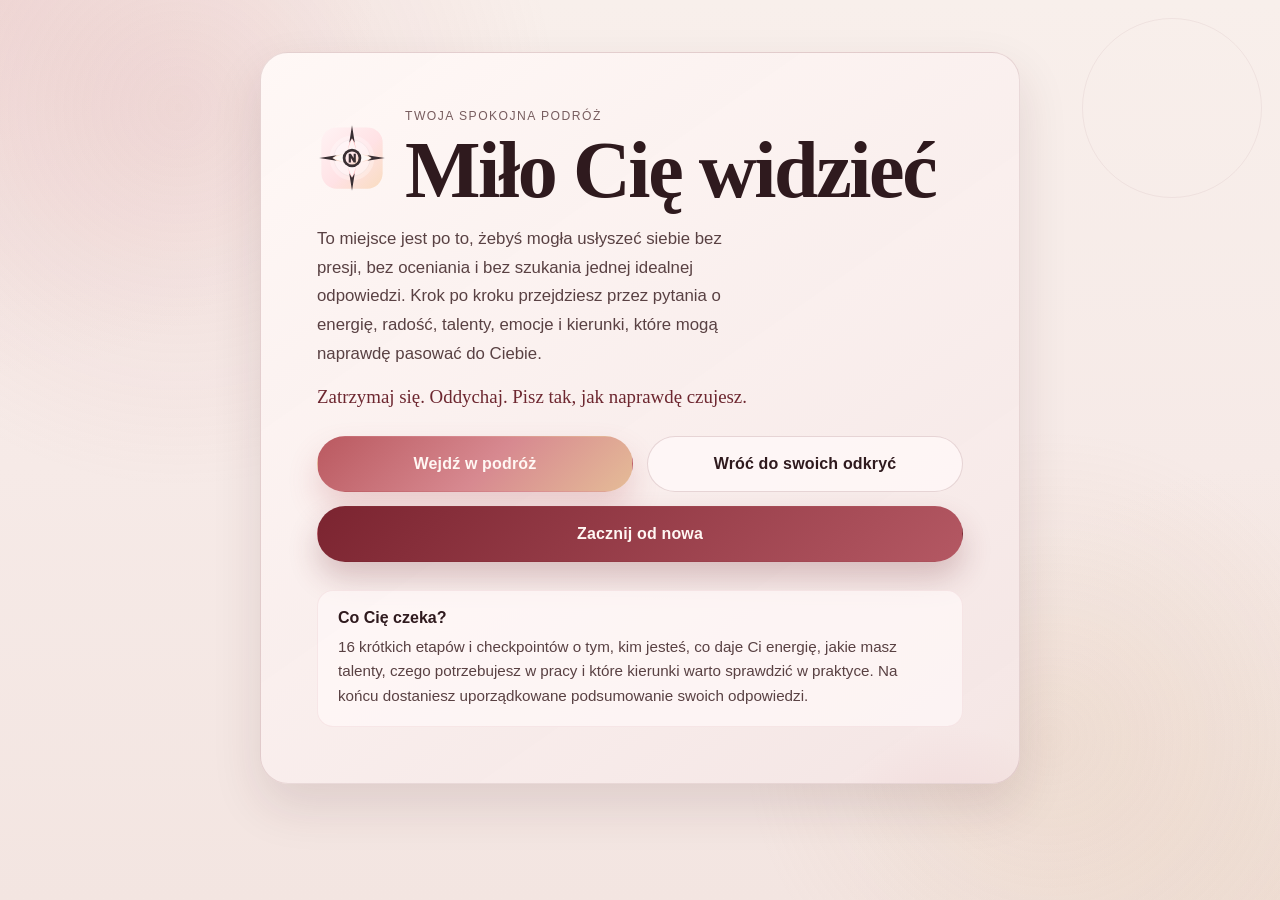
==== commit 339dfe8b: "feat: improve content" ====
--- a/index.html
+++ b/index.html
@@ -7,7 +7,9 @@
       name="description"
       content="Nixie Discovery — spokojna podróż przez to, co daje energię, sens i poczucie bycia sobą."
     />
+    <meta name="theme-color" content="#FFF3F4" />
     <title>Nixie Discovery</title>
+    <link rel="icon" href="./assets/logo.svg" type="image/svg+xml" sizes="any" />
     <link rel="stylesheet" href="./assets/css/reset.css" />
     <link rel="stylesheet" href="./assets/css/tokens.css" />
     <link rel="stylesheet" href="./assets/css/layout.css" />
@@ -37,27 +39,36 @@
           </p>
         </div>
         <div class="landing-actions">
-          <a class="button button-primary button-hero button-hero-primary" href="./phases/onboarding.html">Wejdź w podróż</a>
+          <a class="button button-primary button-hero button-hero-primary" href="./phases/onboarding.html" id="start-app">Wejdź w podróż</a>
           <a class="button button-secondary button-hero" href="./summary.html">Wróć do swoich odkryć</a>
           <button class="button button-danger button-hero" type="button" id="clear-app">Zacznij od nowa</button>
         </div>
         <div class="landing-course">
           <strong>Co Cię czeka?</strong>
           <p>
-            12 krótkich etapów o tym, kim jesteś, co daje Ci energię, jakie masz talenty,
+            16 krótkich etapów i checkpointów o tym, kim jesteś, co daje Ci energię, jakie masz talenty,
             czego potrzebujesz w pracy i które kierunki warto sprawdzić w praktyce.
             Na końcu dostaniesz uporządkowane podsumowanie swoich odpowiedzi.
           </p>
         </div>
       </section>
     </main>
-    <script>
-      const KEY = "nixie_answers";
+    <script type="module">
+      import { getResumePhaseId, resetState } from "./assets/js/state.js";
+
+      const startAppLink = document.getElementById("start-app");
       const clearAppButton = document.getElementById("clear-app");
+      const resumePhaseId = getResumePhaseId();
+
+      if (startAppLink && resumePhaseId && resumePhaseId !== "onboarding") {
+        startAppLink.href = `./phases/${resumePhaseId}.html`;
+        startAppLink.textContent = "Wróć do procesu";
+      }
+
       clearAppButton?.addEventListener("click", () => {
         const confirmed = window.confirm("Czy na pewno chcesz usunąć swoje odpowiedzi i zacząć od nowa?");
         if (!confirmed) return;
-        localStorage.removeItem(KEY);
+        resetState();
         window.location.reload();
       });
     </script>
--- a/assets/css/components.css
+++ b/assets/css/components.css
@@ -489,8 +489,65 @@
   gap: 12px;
 }
 
+.phase-actions [data-next-phase] {
+  margin-left: auto;
+}
+
 .generated-section {
   display: grid;
+  gap: 18px;
+}
+
+.final-tabs-shell {
+  display: grid;
+  gap: 18px;
+  grid-column: 1 / -1;
+}
+
+.final-tabs {
+  display: inline-flex;
+  flex-wrap: wrap;
+  gap: 10px;
+  padding: 8px;
+  border-radius: var(--radius-lg);
+  background: rgba(255, 246, 245, 0.82);
+  border: 1px solid rgba(109, 39, 48, 0.08);
+}
+
+.final-tab-button {
+  display: inline-flex;
+  align-items: center;
+  justify-content: center;
+  min-height: 44px;
+  padding: 0 16px;
+  border: 0;
+  border-radius: var(--radius-pill);
+  background: transparent;
+  color: var(--text-soft);
+  font-weight: 700;
+  cursor: pointer;
+  transition: background var(--transition-fast), color var(--transition-fast), box-shadow var(--transition-fast);
+}
+
+.final-tab-button[data-active="true"] {
+  background: rgba(255, 255, 255, 0.95);
+  color: var(--text-main);
+  box-shadow: var(--shadow-soft);
+}
+
+.final-tab-button:focus-visible {
+  outline: none;
+  box-shadow: var(--shadow-focus);
+}
+
+.final-tab-panel {
+  display: grid;
+  gap: 18px;
+}
+
+.final-report-grid {
+  display: grid;
+  grid-template-columns: repeat(2, minmax(0, 1fr));
   gap: 18px;
 }
 
@@ -561,13 +618,24 @@
   gap: 12px;
 }
 
+.checkpoint-card {
+  background: linear-gradient(180deg, rgba(255, 249, 248, 0.95), rgba(249, 239, 236, 0.9));
+}
+
 .path-card ul,
 .final-card ul,
-.generated-card ul {
+.generated-card ul,
+.checkpoint-card ul {
   margin: 0;
   padding-left: 20px;
   color: var(--text-subtle);
   line-height: 1.6;
+}
+
+.summary-card h3,
+.path-card h3 {
+  margin: 0 0 8px;
+  font-size: 1rem;
 }
 
 .path-card-header {
@@ -581,13 +649,39 @@
   display: inline-flex;
   align-items: center;
   justify-content: center;
-  min-width: 44px;
+  min-width: 120px;
   min-height: 44px;
   padding: 0 12px;
   border-radius: var(--radius-pill);
   background: rgba(210, 138, 143, 0.16);
   color: var(--color-burgundy);
   font-weight: 700;
+  font-size: 0.82rem;
+  text-align: center;
+  line-height: 1.3;
+}
+
+.experiment-days {
+  display: grid;
+  gap: 12px;
+  margin: 0;
+  padding-left: 20px;
+}
+
+.experiment-days li {
+  display: grid;
+  gap: 6px;
+}
+
+.experiment-days span,
+.experiment-days small {
+  color: var(--text-subtle);
+  line-height: 1.55;
+}
+
+.final-toolbar {
+  padding-top: 8px;
+  border-top: 1px solid rgba(109, 39, 48, 0.08);
 }
 
 @media (max-width: 900px) {
@@ -602,4 +696,8 @@
   .card-header {
     flex-direction: column;
   }
-}
+
+  .final-report-grid {
+    grid-template-columns: 1fr;
+  }
+}
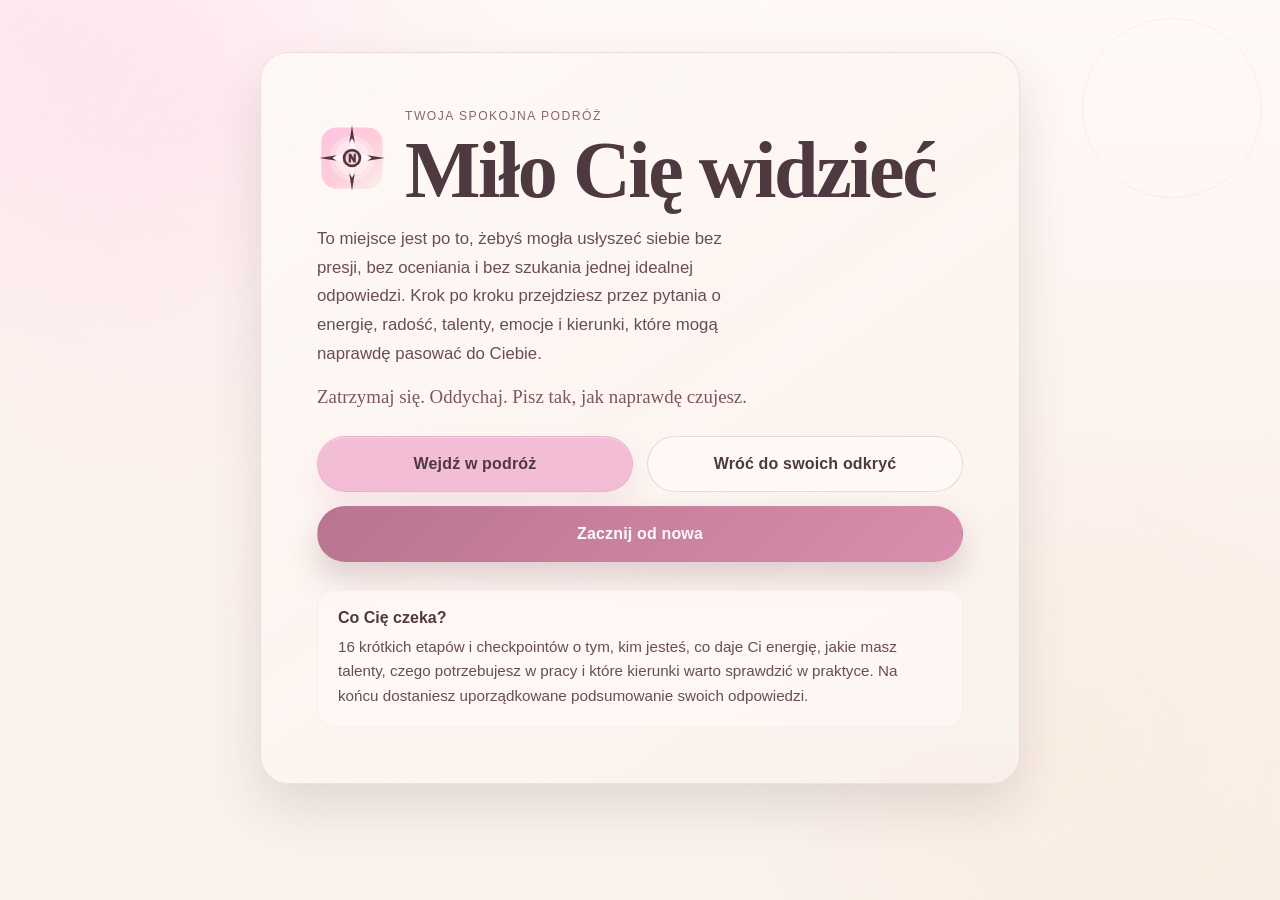
==== commit 16b0f9b6: "feat: change palette color" ====
--- a/index.html
+++ b/index.html
@@ -7,7 +7,7 @@
       name="description"
       content="Nixie Discovery — spokojna podróż przez to, co daje energię, sens i poczucie bycia sobą."
     />
-    <meta name="theme-color" content="#FFF3F4" />
+    <meta name="theme-color" content="#FFF9F6" />
     <title>Nixie Discovery</title>
     <link rel="icon" href="./assets/logo.svg" type="image/svg+xml" sizes="any" />
     <link rel="stylesheet" href="./assets/css/reset.css" />
--- a/assets/css/tokens.css
+++ b/assets/css/tokens.css
@@ -1,36 +1,62 @@
 :root {
-  --color-cream: #f7ece7;
-  --color-ivory: #fff8f5;
-  --color-blush: #f2d8d8;
-  --color-rose: #d28a8f;
-  --color-red: #ba5960;
-  --color-burgundy: #6d2730;
-  --color-espresso: #2f1a1e;
-  --color-gold: #d7b48b;
+  --color-cream: #f9f1eb;
+  --color-ivory: #fff9f6;
+  --color-blush: #ffceda;
+  --color-rose: #f3bdd6;
+  --color-red: #d98ead;
+  --color-burgundy: #7d5660;
+  --color-espresso: #4f3940;
+  --color-gold: #fef1c8;
+
+  --rgb-accent: 217, 142, 173;
+  --rgb-accent-soft: 254, 195, 225;
+  --rgb-accent-soft-2: 255, 206, 218;
+  --rgb-warm: 255, 231, 207;
+  --rgb-ink: 79, 57, 64;
+  --rgb-ink-strong: 125, 86, 96;
 
   --bg-main:
-    radial-gradient(circle at top left, rgba(210, 138, 143, 0.18), transparent 24%),
-    radial-gradient(circle at bottom right, rgba(215, 180, 139, 0.16), transparent 28%),
-    linear-gradient(180deg, #f8efeb 0%, #f6eae7 52%, #f3e5e1 100%);
-  --bg-panel: rgba(255, 247, 245, 0.98);
-  --bg-panel-strong: #fff8f6;
-  --bg-editorial: linear-gradient(145deg, rgba(255, 248, 246, 1), rgba(244, 229, 228, 0.98));
-  --bg-input: rgba(255, 252, 251, 0.96);
-  --bg-muted: rgba(109, 39, 48, 0.055);
+    radial-gradient(circle at top left, rgba(var(--rgb-accent-soft), 0.26), transparent 24%),
+    radial-gradient(circle at bottom right, rgba(var(--rgb-warm), 0.22), transparent 30%),
+    linear-gradient(180deg, #fff9f7 0%, #fcf2ed 54%, #f9f1eb 100%);
+  --bg-panel: rgba(255, 249, 246, 0.98);
+  --bg-panel-strong: #fffaf7;
+  --bg-editorial: linear-gradient(145deg, rgba(255, 249, 246, 1), rgba(249, 241, 235, 0.98));
+  --bg-input: rgba(255, 252, 249, 0.96);
+  --bg-muted: rgba(var(--rgb-ink), 0.055);
 
-  --text-main: #2f1a1e;
-  --text-subtle: #594143;
-  --text-soft: #785d5f;
-  --text-on-accent: #fff7f3;
+  --text-main: #4f3940;
+  --text-subtle: #6a4d55;
+  --text-soft: #876770;
+  --text-on-accent: #fffaf8;
 
-  --border-soft: rgba(109, 39, 48, 0.16);
-  --border-strong: rgba(109, 39, 48, 0.28);
-  --border-accent: rgba(186, 89, 96, 0.38);
+  --border-soft: rgba(var(--rgb-ink-strong), 0.18);
+  --border-strong: rgba(var(--rgb-ink-strong), 0.32);
+  --border-accent: rgba(var(--rgb-accent), 0.38);
 
-  --accent-primary: linear-gradient(135deg, #ba5960 0%, #d78990 54%, #e5bc97 100%);
-  --accent-secondary: linear-gradient(135deg, rgba(242, 216, 216, 0.52), rgba(215, 180, 139, 0.2));
-  --accent-danger: linear-gradient(135deg, #7b2430 0%, #b45863 100%);
-  --focus-ring: rgba(186, 89, 96, 0.2);
+  --accent-primary: linear-gradient(135deg, #d98ead 0%, #fec3e1 48%, #ffe7cf 100%);
+  --accent-secondary: linear-gradient(135deg, rgba(var(--rgb-accent-soft-2), 0.56), rgba(var(--rgb-warm), 0.3));
+  --accent-danger: linear-gradient(135deg, #b87490 0%, #d98ead 100%);
+  --focus-ring: rgba(var(--rgb-accent), 0.22);
+
+  --surface-soft: rgba(var(--rgb-ink-strong), 0.06);
+  --surface-soft-strong: rgba(var(--rgb-ink-strong), 0.1);
+  --surface-accent-soft: rgba(var(--rgb-accent), 0.08);
+  --surface-accent: rgba(var(--rgb-accent), 0.14);
+  --surface-accent-strong: rgba(var(--rgb-accent), 0.18);
+  --surface-warm: rgba(var(--rgb-warm), 0.5);
+  --surface-page: rgba(255, 249, 248, 0.82);
+  --surface-page-strong: rgba(255, 247, 244, 0.94);
+  --surface-page-soft: rgba(255, 249, 247, 0.72);
+  --surface-white: rgba(255, 250, 249, 0.86);
+  --surface-white-strong: rgba(255, 250, 250, 0.82);
+
+  --outline-accent: rgba(var(--rgb-accent), 0.24);
+  --outline-accent-strong: rgba(var(--rgb-accent), 0.34);
+
+  --color-accent: var(--color-red);
+  --color-primary: var(--color-red);
+  --color-secondary: #ffe7cf;
 
   --radius-xl: 28px;
   --radius-lg: 22px;
@@ -38,9 +64,9 @@
   --radius-sm: 12px;
   --radius-pill: 999px;
 
-  --shadow-card: 0 22px 50px rgba(63, 26, 31, 0.12);
-  --shadow-soft: 0 10px 28px rgba(63, 26, 31, 0.08);
-  --shadow-focus: 0 0 0 4px rgba(184, 75, 76, 0.14);
+  --shadow-card: 0 22px 50px rgba(var(--rgb-ink), 0.14);
+  --shadow-soft: 0 10px 28px rgba(var(--rgb-ink), 0.1);
+  --shadow-focus: 0 0 0 4px rgba(var(--rgb-accent), 0.16);
 
   --font-display: "Iowan Old Style", "Palatino Linotype", "Book Antiqua", Georgia, serif;
   --font-sans: "Avenir Next", "Segoe UI", "Helvetica Neue", Arial, sans-serif;
--- a/assets/css/layout.css
+++ b/assets/css/layout.css
@@ -9,8 +9,8 @@
 body::before {
   inset: 0;
   background:
-    radial-gradient(circle at 14% 12%, rgba(210, 138, 143, 0.16), transparent 28%),
-    radial-gradient(circle at 82% 82%, rgba(215, 180, 139, 0.14), transparent 24%);
+    radial-gradient(circle at 14% 12%, rgba(var(--rgb-accent-soft), 0.22), transparent 28%),
+    radial-gradient(circle at 82% 82%, rgba(var(--rgb-warm), 0.2), transparent 24%);
 }
 
 body::after {
@@ -19,7 +19,7 @@
   width: 180px;
   height: 180px;
   border-radius: 50%;
-  border: 1px solid rgba(109, 39, 48, 0.08);
+  border: 1px solid rgba(var(--rgb-ink-strong), 0.08);
   opacity: 0.75;
 }
 
@@ -36,7 +36,7 @@
   top: 0;
   height: 100dvh;
   padding: var(--space-8) var(--space-6);
-  background: linear-gradient(180deg, rgba(255, 246, 245, 0.94), rgba(247, 236, 233, 0.9));
+  background: linear-gradient(180deg, rgba(255, 248, 246, 0.94), rgba(249, 241, 235, 0.9));
   border-right: 1px solid var(--border-soft);
   overflow-y: auto;
   overscroll-behavior: contain;
@@ -71,7 +71,7 @@
   padding: clamp(28px, 5vw, 56px);
   border-radius: var(--radius-xl);
   background: var(--bg-editorial);
-  border: 1px solid rgba(109, 39, 48, 0.14);
+  border: 1px solid rgba(var(--rgb-ink-strong), 0.14);
   box-shadow: var(--shadow-card);
   display: grid;
   gap: 28px;
@@ -84,7 +84,7 @@
   width: 260px;
   height: 260px;
   border-radius: 50%;
-  background: radial-gradient(circle, rgba(210, 138, 143, 0.18), transparent 72%);
+  background: radial-gradient(circle, rgba(var(--rgb-accent-soft), 0.24), transparent 72%);
 }
 
 .landing-hero {
@@ -154,8 +154,8 @@
 .landing-course {
   padding: 18px 20px;
   border-radius: var(--radius-md);
-  background: rgba(255, 249, 248, 0.72);
-  border: 1px solid rgba(186, 89, 96, 0.1);
+  background: var(--surface-page-soft);
+  border: 1px solid rgba(var(--rgb-accent), 0.1);
 }
 
 .landing-course strong {
--- a/assets/css/components.css
+++ b/assets/css/components.css
@@ -37,21 +37,26 @@
 }
 
 .button-primary {
-  color: var(--text-on-accent);
-  background: var(--accent-primary);
-  box-shadow: 0 16px 30px rgba(186, 89, 96, 0.24);
+  color: var(--text-main);
+  background: var(--color-rose);
+  border-color: rgba(var(--rgb-ink-strong), 0.1);
+  box-shadow: 0 16px 30px rgba(var(--rgb-accent), 0.16), inset 0 1px 0 rgba(255, 255, 255, 0.32);
+}
+
+.button-primary:hover {
+  background: #efb7d2;
 }
 
 .button-secondary {
   color: var(--text-main);
-  background: rgba(255, 248, 248, 0.88);
+  background: rgba(255, 249, 247, 0.88);
   border-color: var(--border-soft);
 }
 
 .button-danger {
   color: var(--text-on-accent);
   background: var(--accent-danger);
-  box-shadow: 0 16px 30px rgba(109, 39, 48, 0.24);
+  box-shadow: 0 16px 30px rgba(var(--rgb-ink-strong), 0.24);
 }
 
 .button:disabled,
@@ -82,7 +87,7 @@
   padding: clamp(24px, 3vw, 34px);
   border-radius: var(--radius-xl);
   background: var(--bg-panel-strong);
-  border: 1px solid rgba(109, 39, 48, 0.12);
+  border: 1px solid rgba(var(--rgb-ink-strong), 0.12);
   box-shadow: var(--shadow-card);
 }
 
@@ -92,7 +97,7 @@
   gap: 8px;
   padding: 10px 16px;
   border-radius: var(--radius-pill);
-  background: rgba(109, 39, 48, 0.06);
+  background: var(--surface-soft);
   color: var(--text-subtle);
   font-size: 0.92rem;
   font-weight: 600;
@@ -103,7 +108,7 @@
   height: 10px;
   border-radius: var(--radius-pill);
   overflow: hidden;
-  background: rgba(109, 39, 48, 0.1);
+  background: var(--surface-soft-strong);
 }
 
 .progress-bar > span {
@@ -125,7 +130,7 @@
   position: relative;
   padding: 24px;
   border-radius: var(--radius-lg);
-  border: 1px solid rgba(109, 39, 48, 0.12);
+  border: 1px solid rgba(var(--rgb-ink-strong), 0.12);
   box-shadow: var(--shadow-soft);
 }
 
@@ -134,11 +139,11 @@
 }
 
 .info-card {
-  background: linear-gradient(145deg, rgba(255, 245, 245, 0.97), rgba(246, 233, 229, 0.95));
+  background: linear-gradient(145deg, rgba(255, 247, 244, 0.97), rgba(249, 241, 235, 0.95));
 }
 
 .summary-card {
-  background: rgba(255, 250, 249, 0.86);
+  background: var(--surface-white);
 }
 
 .summary-hero-card {
@@ -148,7 +153,7 @@
   padding: clamp(24px, 4vw, 36px);
   border-radius: var(--radius-xl);
   background: var(--bg-editorial);
-  border: 1px solid rgba(109, 39, 48, 0.14);
+  border: 1px solid rgba(var(--rgb-ink-strong), 0.14);
   box-shadow: var(--shadow-card);
 }
 
@@ -190,7 +195,7 @@
 }
 
 .summary-progress-card {
-  background: linear-gradient(160deg, rgba(255, 247, 246, 0.98), rgba(245, 232, 229, 0.94));
+  background: linear-gradient(160deg, rgba(255, 248, 245, 0.98), rgba(249, 241, 235, 0.94));
 }
 
 .summary-stats {
@@ -203,8 +208,8 @@
 .summary-stats div {
   padding: 16px;
   border-radius: var(--radius-md);
-  background: rgba(255, 250, 250, 0.82);
-  border: 1px solid rgba(186, 89, 96, 0.08);
+  background: var(--surface-white-strong);
+  border: 1px solid var(--surface-accent-soft);
 }
 
 .summary-stats strong {
@@ -226,7 +231,7 @@
 }
 
 .question-card.is-required-missing {
-  outline: 3px solid rgba(184, 75, 76, 0.22);
+  outline: 3px solid var(--outline-accent);
   outline-offset: 4px;
 }
 
@@ -266,7 +271,7 @@
   min-height: 54px;
   padding: 14px 16px;
   border-radius: var(--radius-md);
-  border: 1px solid rgba(109, 39, 48, 0.16);
+  border: 1px solid var(--border-soft);
   background: var(--bg-input);
   color: var(--text-main);
   transition: border-color var(--transition-fast), box-shadow var(--transition-fast),
@@ -274,7 +279,7 @@
 }
 
 .field-control:hover {
-  border-color: rgba(109, 39, 48, 0.26);
+  border-color: rgba(var(--rgb-ink-strong), 0.26);
 }
 
 .field-control:focus,
@@ -322,15 +327,15 @@
   gap: 12px;
   padding: 14px 16px;
   border-radius: var(--radius-md);
-  background: rgba(255, 250, 249, 0.88);
-  border: 1px solid rgba(109, 39, 48, 0.12);
+  background: rgba(255, 250, 248, 0.88);
+  border: 1px solid rgba(var(--rgb-ink-strong), 0.12);
   transition: border-color var(--transition-fast), background var(--transition-fast),
     box-shadow var(--transition-fast), transform var(--transition-fast);
 }
 
 .choice-item:hover {
   transform: translateY(-1px);
-  border-color: rgba(184, 75, 76, 0.34);
+  border-color: var(--outline-accent-strong);
 }
 
 .choice-item:focus-within {
@@ -344,7 +349,7 @@
   height: 20px;
   margin-top: 1px;
   flex: 0 0 auto;
-  border: 1.5px solid rgba(109, 39, 48, 0.34);
+  border: 1.5px solid rgba(var(--rgb-ink-strong), 0.34);
   background: rgba(255, 255, 255, 0.96);
   box-shadow: inset 0 0 0 2px rgba(255, 255, 255, 0.96);
   transition: transform var(--transition-fast), background var(--transition-fast),
@@ -361,7 +366,7 @@
 
 .choice-item input:checked {
   border-color: var(--color-red);
-  background: linear-gradient(135deg, #d36d62, #e0b37f);
+  background: linear-gradient(135deg, var(--color-red), #ffe7cf);
 }
 
 .choice-item input[type="checkbox"]:checked {
@@ -373,9 +378,9 @@
 }
 
 .choice-item[data-selected="true"] {
-  border-color: rgba(186, 89, 96, 0.42);
-  background: linear-gradient(180deg, rgba(255, 247, 246, 0.99), rgba(247, 234, 232, 0.97));
-  box-shadow: 0 12px 24px rgba(109, 39, 48, 0.08);
+  border-color: rgba(var(--rgb-accent), 0.42);
+  background: linear-gradient(180deg, rgba(255, 248, 246, 0.99), rgba(251, 240, 235, 0.97));
+  box-shadow: 0 12px 24px rgba(var(--rgb-ink), 0.08);
 }
 
 .choice-item span {
@@ -404,9 +409,9 @@
   width: 40px;
   height: 40px;
   padding: 0;
-  border: 1px solid rgba(109, 39, 48, 0.08);
+  border: 1px solid rgba(var(--rgb-ink-strong), 0.08);
   border-radius: 50%;
-  background: rgba(255, 249, 249, 0.86);
+  background: var(--surface-white);
   color: var(--color-red);
   cursor: pointer;
   transition: transform var(--transition-fast), background var(--transition-fast),
@@ -415,7 +420,7 @@
 
 .copy-button:hover {
   transform: translateY(-1px);
-  border-color: rgba(184, 75, 76, 0.24);
+  border-color: var(--outline-accent);
   background: rgba(255, 255, 255, 0.96);
 }
 
@@ -434,8 +439,8 @@
   right: 66px;
   padding: 8px 12px;
   border-radius: var(--radius-pill);
-  background: rgba(255, 248, 248, 0.96);
-  border: 1px solid rgba(184, 75, 76, 0.18);
+  background: rgba(255, 249, 247, 0.96);
+  border: 1px solid rgba(var(--rgb-accent), 0.18);
   color: var(--color-red);
   font-size: 0.8rem;
   font-weight: 700;
@@ -510,8 +515,8 @@
   gap: 10px;
   padding: 8px;
   border-radius: var(--radius-lg);
-  background: rgba(255, 246, 245, 0.82);
-  border: 1px solid rgba(109, 39, 48, 0.08);
+  background: var(--surface-page);
+  border: 1px solid rgba(var(--rgb-ink-strong), 0.08);
 }
 
 .final-tab-button {
@@ -582,7 +587,7 @@
 
 .summary-item {
   padding: 14px 0;
-  border-top: 1px solid rgba(109, 39, 48, 0.1);
+  border-top: 1px solid rgba(var(--rgb-ink-strong), 0.1);
 }
 
 .summary-item:first-child {
@@ -619,7 +624,7 @@
 }
 
 .checkpoint-card {
-  background: linear-gradient(180deg, rgba(255, 249, 248, 0.95), rgba(249, 239, 236, 0.9));
+  background: linear-gradient(180deg, rgba(255, 249, 247, 0.95), rgba(249, 241, 235, 0.9));
 }
 
 .path-card ul,
@@ -653,7 +658,7 @@
   min-height: 44px;
   padding: 0 12px;
   border-radius: var(--radius-pill);
-  background: rgba(210, 138, 143, 0.16);
+  background: var(--surface-accent);
   color: var(--color-burgundy);
   font-weight: 700;
   font-size: 0.82rem;
@@ -681,7 +686,7 @@
 
 .final-toolbar {
   padding-top: 8px;
-  border-top: 1px solid rgba(109, 39, 48, 0.08);
+  border-top: 1px solid rgba(var(--rgb-ink-strong), 0.08);
 }
 
 @media (max-width: 900px) {
--- a/assets/css/navigation.css
+++ b/assets/css/navigation.css
@@ -50,15 +50,15 @@
   padding: 14px 16px;
   border-radius: var(--radius-lg);
   color: var(--text-main);
-  background: rgba(255, 248, 248, 0.78);
-  border: 1px solid rgba(109, 39, 48, 0.1);
+  background: rgba(255, 249, 247, 0.78);
+  border: 1px solid rgba(var(--rgb-ink-strong), 0.1);
   transition: transform var(--transition-fast), border-color var(--transition-fast),
     background var(--transition-fast), box-shadow var(--transition-fast);
 }
 
 .nav-link:hover {
   transform: translateY(-1px);
-  border-color: rgba(184, 75, 76, 0.22);
+  border-color: var(--outline-accent);
   box-shadow: var(--shadow-soft);
 }
 
@@ -68,12 +68,12 @@
 }
 
 .nav-link.is-active {
-  background: linear-gradient(135deg, rgba(255, 248, 247, 0.99), rgba(245, 233, 231, 0.97));
-  border-color: rgba(186, 89, 96, 0.24);
+  background: linear-gradient(135deg, rgba(255, 249, 247, 0.99), rgba(249, 241, 235, 0.97));
+  border-color: var(--outline-accent);
 }
 
 .nav-link.is-ready .nav-index {
-  background: rgba(242, 216, 216, 0.52);
+  background: rgba(var(--rgb-accent-soft-2), 0.52);
 }
 
 .nav-link.is-disabled {
@@ -92,7 +92,7 @@
   height: 34px;
   flex: 0 0 auto;
   border-radius: 50%;
-  background: rgba(210, 138, 143, 0.14);
+  background: var(--surface-accent);
   color: var(--color-burgundy);
   font-size: 0.82rem;
   font-weight: 800;
@@ -124,7 +124,7 @@
   height: 3px;
   overflow: hidden;
   border-radius: var(--radius-pill);
-  background: rgba(109, 39, 48, 0.08);
+  background: rgba(var(--rgb-ink-strong), 0.08);
 }
 
 .nav-progress > span {
@@ -142,8 +142,8 @@
   margin-top: 8px;
   padding: 18px;
   border-radius: var(--radius-lg);
-  background: rgba(255, 249, 249, 0.82);
-  border: 1px solid rgba(109, 39, 48, 0.08);
+  background: var(--surface-page);
+  border: 1px solid rgba(var(--rgb-ink-strong), 0.08);
 }
 
 .sidebar-hint {
@@ -173,9 +173,9 @@
     gap: 10px;
     padding: 10px 10px max(10px, env(safe-area-inset-bottom));
     border-radius: 24px 24px 0 0;
-    background: rgba(255, 247, 247, 0.97);
-    border-top: 1px solid rgba(109, 39, 48, 0.12);
-    box-shadow: 0 -16px 34px rgba(63, 26, 31, 0.12);
+    background: rgba(255, 248, 246, 0.97);
+    border-top: 1px solid rgba(var(--rgb-ink-strong), 0.12);
+    box-shadow: 0 -16px 34px rgba(var(--rgb-ink), 0.12);
   }
 
   .mobile-nav-bar {
@@ -191,8 +191,8 @@
     width: 42px;
     height: 42px;
     border-radius: 50%;
-    background: rgba(210, 138, 143, 0.12);
-    border: 1px solid rgba(109, 39, 48, 0.08);
+    background: rgba(var(--rgb-accent-soft), 0.16);
+    border: 1px solid rgba(var(--rgb-ink-strong), 0.08);
   }
 
   .mobile-nav-current {
@@ -222,9 +222,9 @@
     place-items: center;
     width: 44px;
     height: 44px;
-    border: 1px solid rgba(109, 39, 48, 0.08);
+    border: 1px solid rgba(var(--rgb-ink-strong), 0.08);
     border-radius: 50%;
-    background: rgba(255, 249, 249, 0.9);
+    background: rgba(255, 249, 247, 0.9);
     color: var(--color-burgundy);
     cursor: pointer;
   }
@@ -250,7 +250,7 @@
     height: 4px;
     border-radius: var(--radius-pill);
     overflow: hidden;
-    background: rgba(109, 39, 48, 0.08);
+    background: rgba(var(--rgb-ink-strong), 0.08);
   }
 
   .mobile-nav-progress > span {
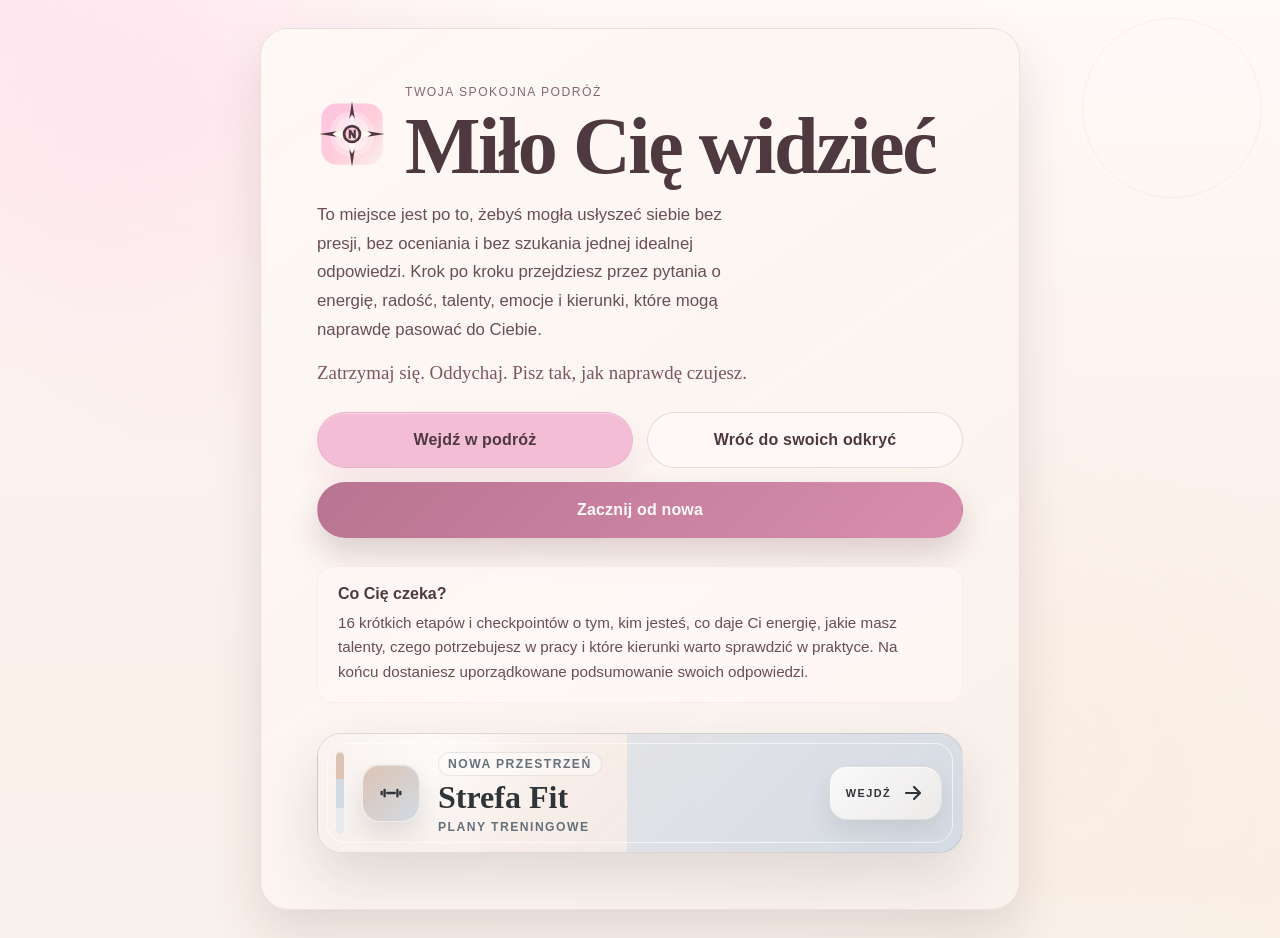
==== commit dd214e76: "feat: add fit area" ====
--- a/index.html
+++ b/index.html
@@ -10,6 +10,8 @@
     <meta name="theme-color" content="#FFF9F6" />
     <title>Nixie Discovery</title>
     <link rel="icon" href="./assets/logo.svg" type="image/svg+xml" sizes="any" />
+    <link rel="apple-touch-icon" href="./assets/icons/apple-touch-icon.png" />
+    <link rel="manifest" href="./manifest.webmanifest" />
     <link rel="stylesheet" href="./assets/css/reset.css" />
     <link rel="stylesheet" href="./assets/css/tokens.css" />
     <link rel="stylesheet" href="./assets/css/layout.css" />
@@ -51,8 +53,12 @@
             Na końcu dostaniesz uporządkowane podsumowanie swoich odpowiedzi.
           </p>
         </div>
+        <div class="landing-fit-zone" aria-label="Oddzielna część aplikacji">
+          <fit-zone-button href="./fit/index.html"></fit-zone-button>
+        </div>
       </section>
     </main>
+    <script type="module" src="./assets/js/fit-zone-button.js"></script>
     <script type="module">
       import { getResumePhaseId, resetState } from "./assets/js/state.js";
 
--- a/assets/css/tokens.css
+++ b/assets/css/tokens.css
@@ -7,6 +7,20 @@
   --color-burgundy: #7d5660;
   --color-espresso: #4f3940;
   --color-gold: #fef1c8;
+  --fit-warm-shell: #f5e8e1;
+  --fit-clay-soft: #e5d6cd;
+  --fit-porcelain: #f7f2ef;
+  --fit-clay: #dcc3b4;
+  --fit-blue-soft: #d2dae3;
+  --fit-mist: #e8ebee;
+  --fit-ink: #2f3438;
+  --fit-ink-soft: #65717a;
+  --fit-surface: rgba(247, 242, 239, 0.92);
+  --fit-surface-strong: rgba(232, 235, 238, 0.96);
+  --fit-border: rgba(47, 52, 56, 0.13);
+  --fit-shadow: 0 24px 54px rgba(47, 52, 56, 0.14);
+  --fit-gradient:
+    linear-gradient(135deg, rgba(247, 242, 239, 0.98) 0%, rgba(245, 232, 225, 0.9) 42%, rgba(210, 218, 227, 0.92) 100%);
 
   --rgb-accent: 217, 142, 173;
   --rgb-accent-soft: 254, 195, 225;
@@ -14,6 +28,9 @@
   --rgb-warm: 255, 231, 207;
   --rgb-ink: 79, 57, 64;
   --rgb-ink-strong: 125, 86, 96;
+  --rgb-fit-clay: 220, 195, 180;
+  --rgb-fit-blue-soft: 210, 218, 227;
+  --rgb-fit-ink: 47, 52, 56;
 
   --bg-main:
     radial-gradient(circle at top left, rgba(var(--rgb-accent-soft), 0.26), transparent 24%),
--- a/assets/css/layout.css
+++ b/assets/css/layout.css
@@ -151,6 +151,11 @@
   grid-column: 1 / -1;
 }
 
+.landing-fit-zone {
+  position: relative;
+  padding-top: 2px;
+}
+
 .landing-course {
   padding: 18px 20px;
   border-radius: var(--radius-md);
--- a/assets/css/components.css
+++ b/assets/css/components.css
@@ -77,6 +77,223 @@
   padding: 0 22px;
 }
 
+.fit-zone-button {
+  position: relative;
+  display: grid;
+  grid-template-columns: 8px auto minmax(0, 1fr) auto;
+  align-items: center;
+  gap: 18px;
+  min-height: 108px;
+  padding: 18px 20px 18px 18px;
+  overflow: hidden;
+  border: 1px solid var(--fit-border);
+  border-radius: 24px;
+  color: var(--fit-ink);
+  background:
+    linear-gradient(135deg, rgba(255, 255, 255, 0.42), rgba(255, 255, 255, 0.04)),
+    var(--fit-gradient);
+  box-shadow: var(--fit-shadow);
+  transition: transform var(--transition-fast), box-shadow var(--transition-fast),
+    border-color var(--transition-fast), background var(--transition-fast);
+}
+
+.fit-zone-button::before,
+.fit-zone-button::after {
+  content: "";
+  position: absolute;
+  pointer-events: none;
+}
+
+.fit-zone-button::before {
+  inset: 0;
+  background:
+    radial-gradient(circle at 18% 18%, rgba(255, 255, 255, 0.74), transparent 21%),
+    linear-gradient(90deg, rgba(245, 232, 225, 0.3) 0 48%, rgba(210, 218, 227, 0.7) 48% 100%);
+  opacity: 0.86;
+}
+
+.fit-zone-button::after {
+  inset: 9px;
+  border: 1px solid rgba(255, 255, 255, 0.64);
+  border-radius: 18px;
+}
+
+.fit-zone-button:hover {
+  animation: fit-button-sway 860ms ease-in-out infinite;
+  border-color: rgba(var(--rgb-fit-ink), 0.24);
+  box-shadow: 0 24px 48px rgba(var(--rgb-fit-ink), 0.16);
+}
+
+.fit-zone-button:focus-visible {
+  outline: none;
+  box-shadow: 0 0 0 4px rgba(var(--rgb-fit-blue-soft), 0.55), 0 20px 40px rgba(var(--rgb-fit-ink), 0.12);
+}
+
+.fit-zone-button__rail {
+  position: relative;
+  z-index: 1;
+  align-self: stretch;
+  width: 8px;
+  border-radius: var(--radius-pill);
+  background:
+    linear-gradient(180deg, var(--fit-clay) 0 33%, var(--fit-blue-soft) 33% 68%, var(--fit-mist) 68% 100%);
+  box-shadow: inset 0 1px 0 rgba(255, 255, 255, 0.56);
+}
+
+.fit-zone-button__icon {
+  position: relative;
+  z-index: 1;
+  display: inline-grid;
+  place-items: center;
+  width: 58px;
+  height: 58px;
+  border: 1px solid rgba(255, 255, 255, 0.62);
+  border-radius: 18px;
+  color: var(--fit-ink);
+  background: linear-gradient(135deg, var(--fit-clay) 0%, var(--fit-blue-soft) 100%);
+  box-shadow:
+    inset 0 1px 0 rgba(255, 255, 255, 0.42),
+    0 12px 22px rgba(var(--rgb-fit-ink), 0.12);
+}
+
+.fit-zone-button__icon svg {
+  width: 28px;
+  height: 28px;
+}
+
+.fit-zone-button__icon path {
+  fill: none;
+  stroke: currentColor;
+  stroke-width: 2;
+  stroke-linecap: round;
+  stroke-linejoin: round;
+}
+
+.fit-zone-button__copy {
+  position: relative;
+  z-index: 1;
+  display: grid;
+  gap: 6px;
+  min-width: 0;
+}
+
+.fit-zone-button__kicker {
+  width: max-content;
+  max-width: 100%;
+  padding: 5px 9px;
+  border: 1px solid rgba(var(--rgb-fit-ink), 0.1);
+  border-radius: var(--radius-pill);
+  color: var(--fit-ink-soft);
+  background: rgba(255, 255, 255, 0.44);
+  font-size: 0.62rem;
+  font-weight: 800;
+  letter-spacing: 0.14em;
+  line-height: 1;
+  text-transform: uppercase;
+}
+
+.fit-zone-button__copy strong {
+  font-family: var(--font-display);
+  font-size: clamp(1.55rem, 4.5vw, 2rem);
+  line-height: 0.98;
+}
+
+.fit-zone-button__copy span {
+  color: var(--fit-ink-soft);
+  font-size: 0.76rem;
+  font-weight: 800;
+  letter-spacing: 0.12em;
+  text-transform: uppercase;
+}
+
+.fit-zone-button__arrow {
+  position: relative;
+  z-index: 1;
+  display: inline-flex;
+  align-items: center;
+  justify-content: center;
+  gap: 10px;
+  min-width: 108px;
+  height: 54px;
+  padding: 0 16px;
+  border: 1px solid rgba(var(--rgb-fit-ink), 0.1);
+  border-radius: 18px;
+  color: var(--fit-ink);
+  background:
+    linear-gradient(135deg, rgba(255, 255, 255, 0.72), rgba(245, 232, 225, 0.4)),
+    var(--fit-mist);
+  box-shadow:
+    inset 0 1px 0 rgba(255, 255, 255, 0.72),
+    0 12px 22px rgba(var(--rgb-fit-ink), 0.1);
+}
+
+.fit-zone-button__arrow span {
+  font-size: 0.68rem;
+  font-weight: 900;
+  letter-spacing: 0.13em;
+  text-transform: uppercase;
+}
+
+.fit-zone-button__arrow svg {
+  width: 24px;
+  height: 24px;
+  transition: transform var(--transition-fast);
+}
+
+.fit-zone-button__arrow path {
+  fill: none;
+  stroke: currentColor;
+  stroke-width: 2.2;
+  stroke-linecap: round;
+  stroke-linejoin: round;
+}
+
+.fit-zone-button:hover .fit-zone-button__arrow svg {
+  animation: fit-arrow-sway 680ms ease-in-out infinite;
+}
+
+@keyframes fit-arrow-sway {
+  0%,
+  100% {
+    transform: translateX(-3px);
+  }
+
+  50% {
+    transform: translateX(4px);
+  }
+}
+
+@keyframes fit-button-sway {
+  0%,
+  100% {
+    transform: translateX(-2px);
+  }
+
+  50% {
+    transform: translateX(4px);
+  }
+}
+
+@media (prefers-reduced-motion: reduce) {
+  .fit-zone-button:hover,
+  .fit-zone-button:hover .fit-zone-button__arrow svg {
+    animation: none;
+  }
+}
+
+@media (max-width: 520px) {
+  .fit-zone-button {
+    grid-template-columns: 7px auto minmax(0, 1fr);
+  }
+
+  .fit-zone-button__arrow {
+    grid-column: 2 / -1;
+    width: 100%;
+    min-width: 0;
+    height: 42px;
+  }
+}
+
 .phase-shell {
   align-items: start;
 }
@@ -548,6 +765,11 @@
 .final-tab-panel {
   display: grid;
   gap: 18px;
+}
+
+.final-tab-panel[hidden],
+.final-tab-panel[data-visible="false"] {
+  display: none !important;
 }
 
 .final-report-grid {
